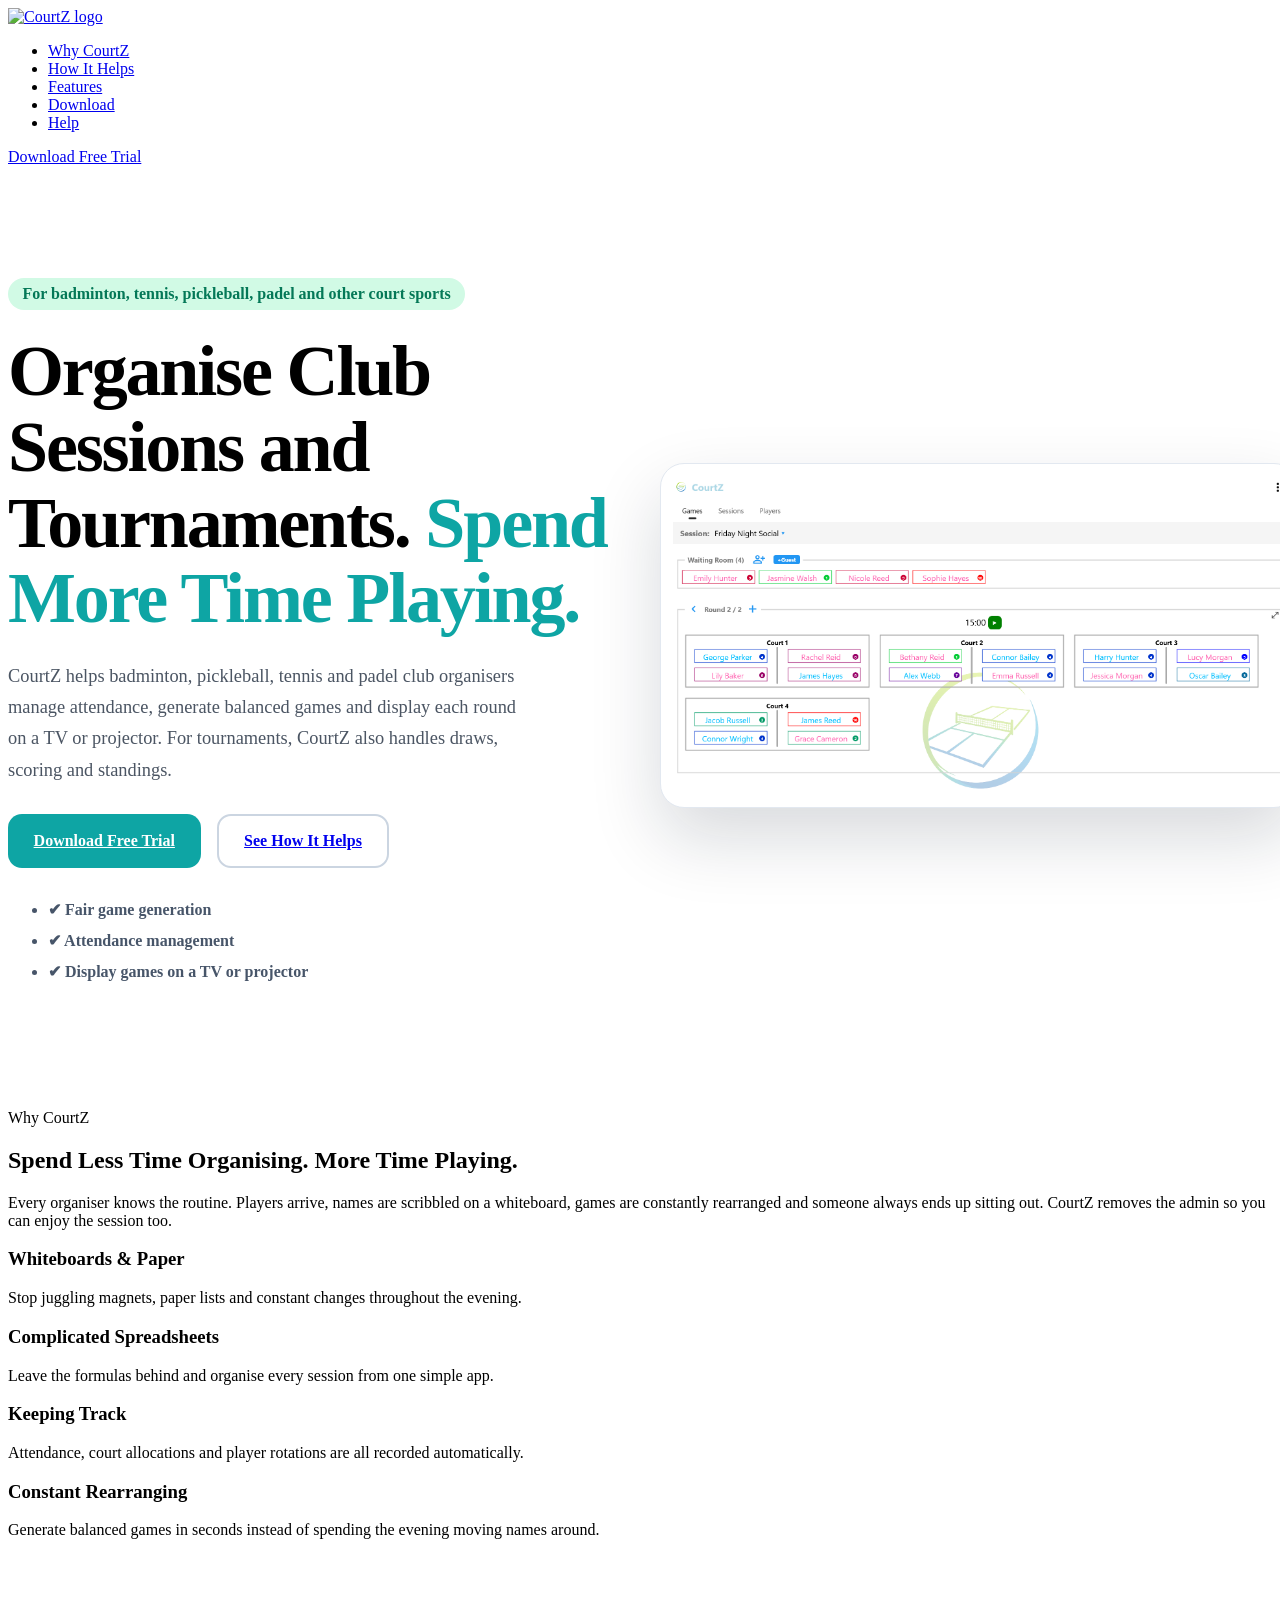
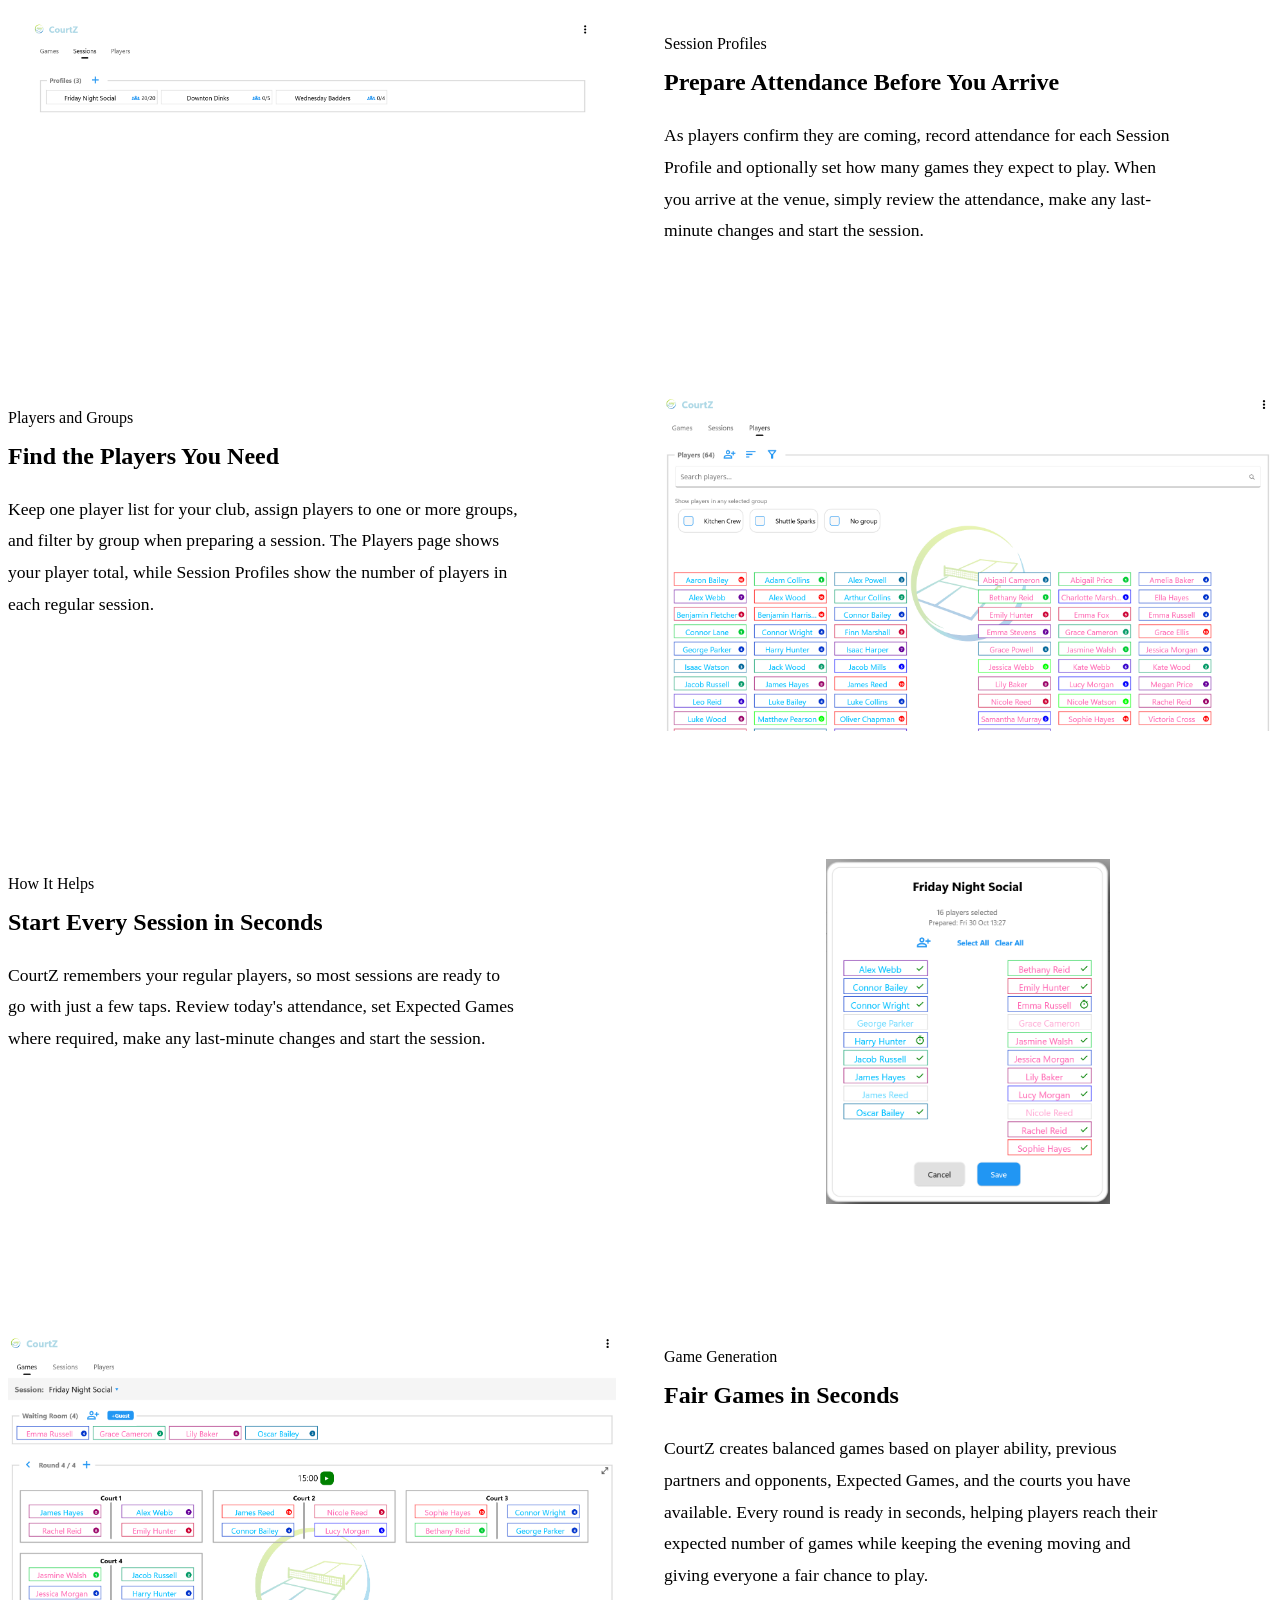
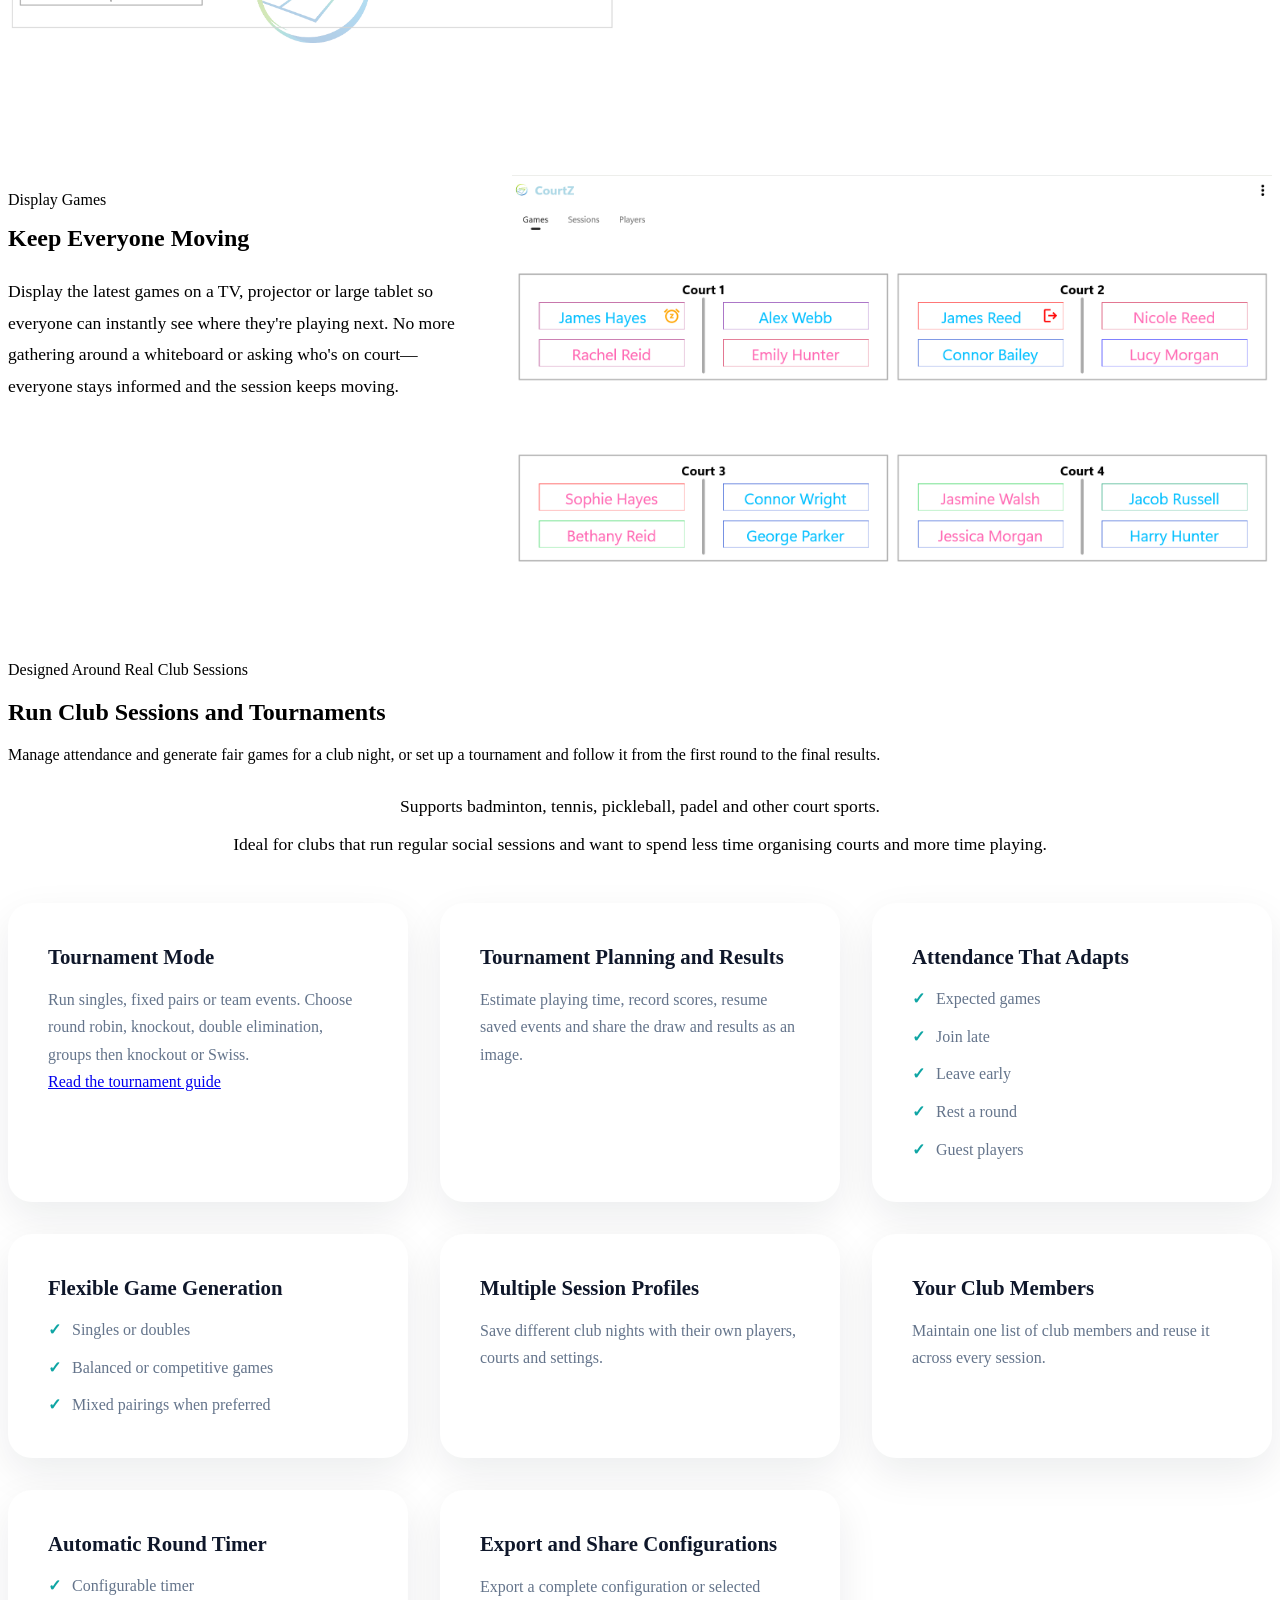
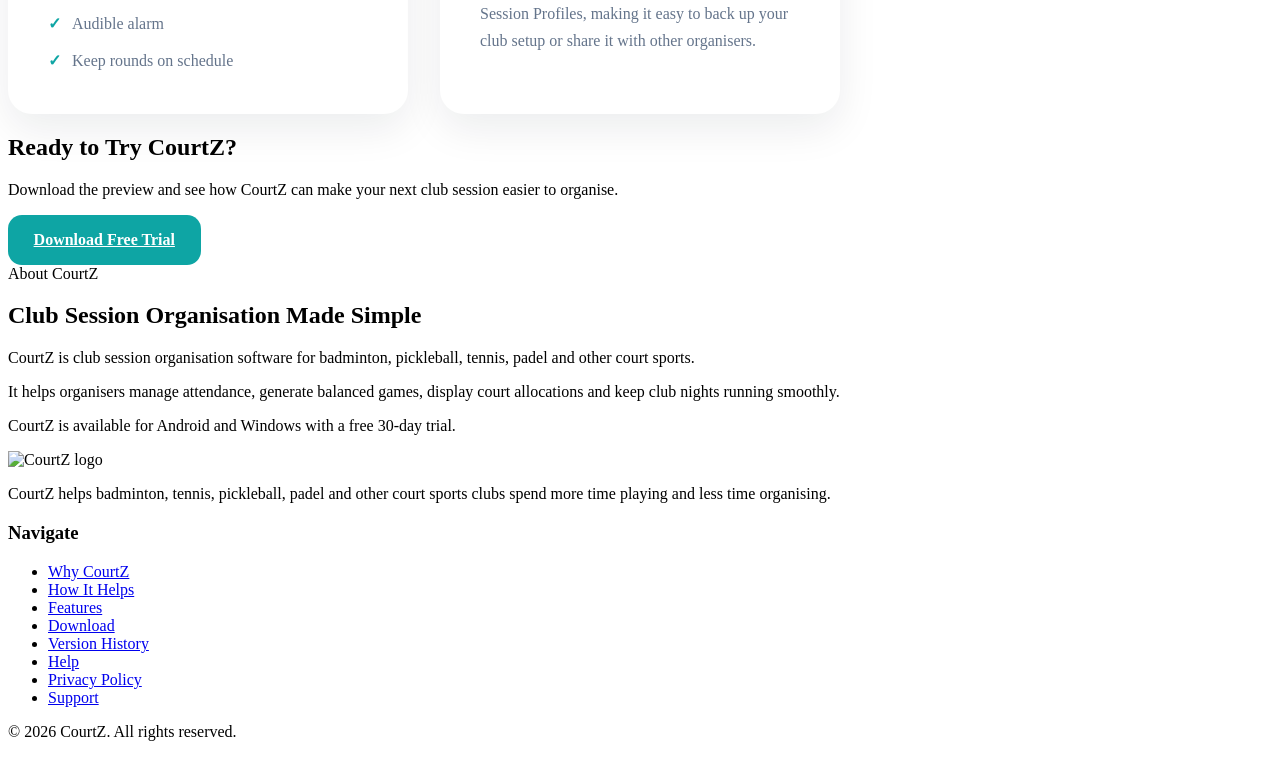
==== index.html @ ad03fcab "Publish CourtZ 4.0.0 downloads and tournament guide" ====
<!DOCTYPE html>
<html lang="en">
<head>

    <!-- Google tag (gtag.js) -->
    <script async src="https://www.googletagmanager.com/gtag/js?id=G-KZLLVSDK1K"></script>
    <script>
        window.dataLayer = window.dataLayer || [];
        function gtag() { dataLayer.push(arguments); }
        gtag('js', new Date());

        gtag('config', 'G-KZLLVSDK1K');
    </script>

    <meta charset="UTF-8">
    <meta name="viewport" content="width=device-width, initial-scale=1.0">
    <title>CourtZ | Club Session Organisation Software for Badminton, Pickleball, Tennis & Padel</title>

    <meta name="description"
          content="CourtZ helps badminton, tennis, pickleball and padel clubs organise sessions, generate fair games and manage attendance with ease.">

    <link rel="preconnect" href="https://fonts.googleapis.com">
    <link rel="preconnect" href="https://fonts.gstatic.com" crossorigin>

    <link href="https://fonts.googleapis.com/css2?family=Inter:wght@300;400;500;600;700;800&display=swap"
          rel="stylesheet">

    <link rel="icon" type="image/png" href="/favicon.png">

    <link rel="stylesheet" href="css/base.css">
    <link rel="stylesheet" href="css/header.css">
    <link rel="stylesheet" href="css/hero.css">
    <link rel="stylesheet" href="css/Problems.css">
    <link rel="stylesheet" href="css/Workflow.css">
    <link rel="stylesheet" href="css/Features.css">
    <link rel="stylesheet" href="css/Cta.css">
    <link rel="stylesheet" href="css/Footer.css">
</head>

<body>

    <header class="site-header">

        <div class="container header-inner">

            <a href="#" class="logo">
                <img src="images/courtzlogo.png"
                     alt="CourtZ logo">
            </a>

            <nav class="main-nav" aria-label="Primary navigation">
                <ul>
                    <li><a href="#problems">Why CourtZ</a></li>
                    <li><a href="#workflow">How It Helps</a></li>
                    <li><a href="#features">Features</a></li>
                    <li><a href="download.html">Download</a></li>
                    <li><a href="help/">Help</a></li>
                </ul>
            </nav>

            <a class="beta-button" href="download.html">
                Download Free Trial
            </a>

        </div>

    </header>

    <main>

        <section class="hero">

            <div class="container hero-grid">

                <div class="hero-content">

                    <span class="hero-tag">
                        For badminton, tennis, pickleball, padel and other court sports
                    </span>

                    <h1>
                        Organise Club Sessions and Tournaments.
                        <span>Spend More Time Playing.</span>
                    </h1>

                    <p class="hero-text">
                        CourtZ helps badminton, pickleball, tennis and padel club organisers
                        manage attendance, generate balanced games and display each round on
                        a TV or projector. For tournaments, CourtZ also handles draws,
                        scoring and standings.
                    </p>

                    <div class="hero-actions">

                        <a href="download.html" class="primary-button">
                            Download Free Trial
                        </a>

                        <a href="#workflow" class="secondary-button">
                            See How It Helps
                        </a>

                    </div>

                    <ul class="hero-highlights">

                        <li>✔ Fair game generation</li>

                        <li>✔ Attendance management</li>

                        <li>✔ Display games on a TV or projector</li>

                    </ul>

                </div>

                <div class="hero-image">

                    <img src="images/CourtZGamesPage.png?v=3.5.0"
                         alt="CourtZ games screen">

                </div>

            </div>

        </section>

        <section id="problems" class="section">

            <div class="container">

                <div class="section-heading">

                    <span class="section-tag">
                        Why CourtZ
                    </span>

                    <h2>
                        Spend Less Time Organising.
                        More Time Playing.
                    </h2>

                    <p>
                        Every organiser knows the routine. Players arrive, names are
                        scribbled on a whiteboard, games are constantly rearranged and
                        someone always ends up sitting out. CourtZ removes the admin so
                        you can enjoy the session too.
                    </p>

                </div>

                <div class="problem-grid">

                    <article class="problem-card">

                        <h3>Whiteboards & Paper</h3>

                        <p>
                            Stop juggling magnets, paper lists and constant changes
                            throughout the evening.
                        </p>

                    </article>

                    <article class="problem-card">

                        <h3>Complicated Spreadsheets</h3>

                        <p>
                            Leave the formulas behind and organise every session from
                            one simple app.
                        </p>

                    </article>

                    <article class="problem-card">

                        <h3>Keeping Track</h3>

                        <p>
                            Attendance, court allocations and player rotations are all
                            recorded automatically.
                        </p>

                    </article>

                    <article class="problem-card">

                        <h3>Constant Rearranging</h3>

                        <p>
                            Generate balanced games in seconds instead of spending
                            the evening moving names around.
                        </p>

                    </article>

                </div>

            </div>

        </section>

        <section class="workflow workflow-reverse">

            <div class="container workflow-layout">

                <div class="workflow-image">

                    <img class="session-profiles-screenshot"
                         src="images/SessionProfilesPage.png?v=3.5.0"
                         alt="Session Profiles showing recorded attendance">

                </div>

                <div class="workflow-text">

                    <span class="section-tag">
                        Session Profiles
                    </span>

                    <h2>
                        Prepare Attendance Before You Arrive
                    </h2>

                    <p>
                        As players confirm they are coming, record attendance for each
                        Session Profile and optionally set how many games they expect to play.
                        When you arrive at the venue, simply review the attendance, make any
                        last-minute changes and start the session.
                    </p>

                </div>

            </div>

        </section>

        <section class="workflow">

            <div class="container workflow-layout">

                <div class="workflow-text">

                    <span class="section-tag">
                        Players and Groups
                    </span>

                    <h2>
                        Find the Players You Need
                    </h2>

                    <p>
                        Keep one player list for your club, assign players to one or more
                        groups, and filter by group when preparing a session. The Players
                        page shows your player total, while Session Profiles show the number
                        of players in each regular session.
                    </p>

                </div>

                <div class="workflow-image">

                    <img class="players-groups-screenshot"
                         src="images/PlayersPageGroups.png?v=3.5.0"
                         alt="Players page showing 64 players and group filters">

                </div>

            </div>

        </section>

        <section id="workflow" class="workflow">

            <div class="container workflow-layout">

                <div class="workflow-text">

                    <span class="section-tag">
                        How It Helps
                    </span>

                    <h2>
                        Start Every Session in Seconds
                    </h2>

                    <p>
                        CourtZ remembers your regular players, so most sessions are
                        ready to go with just a few taps. Review today's attendance,
                        set Expected Games where required, make any last-minute changes
                        and start the session.
                    </p>

                </div>

                <div class="workflow-image">

                    <img class="attendance-screenshot"
                         src="images/Attendance.png"
                         alt="CourtZ attendance screen showing players ready for tonight's session">

                </div>

            </div>

        </section>


        <section class="workflow workflow-reverse">

            <div class="container workflow-layout">

                <div class="workflow-image">

                    <img class="match-generation-screenshot"
                         src="images/MatchGeneration.png"
                         alt="CourtZ automatically generates balanced games">

                </div>

                <div class="workflow-text">

                    <span class="section-tag">
                        Game Generation
                    </span>

                    <h2>
                        Fair Games in Seconds
                    </h2>

                    <p>
                        CourtZ creates balanced games based on player ability, previous
                        partners and opponents, Expected Games, and the courts you have
                        available. Every round is ready in seconds, helping players reach
                        their expected number of games while keeping the evening moving
                        and giving everyone a fair chance to play.
                    </p>

                </div>

            </div>

        </section>

        <section class="workflow">

            <div class="container workflow-layout">

                <div class="workflow-text">

                    <span class="section-tag">
                        Display Games
                    </span>

                    <h2>
                        Keep Everyone Moving
                    </h2>

                    <p>
                        Display the latest games on a TV, projector or large tablet
                        so everyone can instantly see where they're playing next.
                        No more gathering around a whiteboard or asking who's on court—
                        everyone stays informed and the session keeps moving.
                    </p>

                </div>

                <div class="workflow-image">

                    <img class="display-mode-screenshot"
                         src="images/DisplayMode.png"
                         alt="CourtZ displaying games on a large screen">

                </div>

            </div>

        </section>

        <section id="features" class="section">

            <div class="container">

                <div class="section-heading">

                    <span class="section-tag">
                        Designed Around Real Club Sessions
                    </span>

                    <h2>
                        Run Club Sessions and Tournaments
                    </h2>

                    <p>
                        Manage attendance and generate fair games for a club night, or set up
                        a tournament and follow it from the first round to the final results.
                    </p>

                </div>

                <div class="supported-sports">

                    <p>
                        Supports badminton, tennis, pickleball, padel and other court sports.
                    </p>

                    <p>
                        Ideal for clubs that run regular social sessions and want to spend less
                        time organising courts and more time playing.
                    </p>

                </div>

                <div class="feature-grid">

                    <article class="feature-card">
                        <h3>Tournament Mode</h3>
                        <p>Run singles, fixed pairs or team events. Choose round robin, knockout,
                            double elimination, groups then knockout or Swiss.</p>
                        <p><a href="help/index.html?page=12-tournaments">Read the tournament guide</a></p>
                    </article>

                    <article class="feature-card">
                        <h3>Tournament Planning and Results</h3>
                        <p>Estimate playing time, record scores, resume saved events and share
                            the draw and results as an image.</p>
                    </article>

                    <article class="feature-card">

                        <h3>Attendance That Adapts</h3>

                        <ul class="feature-list">
                            <li>Expected games</li>
                            <li>Join late</li>
                            <li>Leave early</li>
                            <li>Rest a round</li>
                            <li>Guest players</li>
                        </ul>

                    </article>

                    <article class="feature-card">

                        <h3>Flexible Game Generation</h3>

                        <ul class="feature-list">
                            <li>Singles or doubles</li>
                            <li>Balanced or competitive games</li>
                            <li>Mixed pairings when preferred</li>
                        </ul>

                    </article>

                    <article class="feature-card">

                        <h3>Multiple Session Profiles</h3>

                        <p>
                            Save different club nights with their own players, courts
                            and settings.
                        </p>

                    </article>

                    <article class="feature-card">

                        <h3>Your Club Members</h3>

                        <p>
                            Maintain one list of club members and reuse it across every
                            session.
                        </p>

                    </article>

                    <article class="feature-card">

                        <h3>Automatic Round Timer</h3>

                        <ul class="feature-list">
                            <li>Configurable timer</li>
                            <li>Audible alarm</li>
                            <li>Keep rounds on schedule</li>
                        </ul>

                    </article>

                    <article class="feature-card">

                        <h3>Export and Share Configurations</h3>

                        <p>
                            Export a complete configuration or selected Session Profiles,
                            making it easy to back up your club setup or share it with
                            other organisers.
                        </p>

                    </article>

                </div>

            </div>

        </section>


        <section class="cta-banner">

            <div class="container">

                <div class="cta-panel">

                    <div class="cta-content">

                        <h2>
                            Ready to Try CourtZ?
                        </h2>

                        <p>
                            Download the preview and see how CourtZ can make your next
                            club session easier to organise.
                        </p>

                        <a href="download.html" class="primary-button">
                            Download Free Trial
                        </a>

                    </div>

                </div>
            </div>

        </section>

        <section class="section">

            <div class="container">

                <div class="section-heading">

                    <span class="section-tag">
                        About CourtZ
                    </span>

                    <h2>
                        Club Session Organisation Made Simple
                    </h2>

                    <p>
                        CourtZ is club session organisation software for badminton,
                        pickleball, tennis, padel and other court sports.
                    </p>

                    <p>
                        It helps organisers manage attendance, generate balanced games,
                        display court allocations and keep club nights running smoothly.
                    </p>

                    <p>
                        CourtZ is available for Android and Windows with a free
                        30-day trial.
                    </p>

                </div>

            </div>

        </section>
    </main>

    <footer class="site-footer">

        <div class="container footer-layout">

            <div class="footer-brand">

                <img src="images/courtzlogo.png"
                     alt="CourtZ logo">

                <p>
                    CourtZ helps badminton, tennis, pickleball, padel and other
                    court sports clubs spend more time playing and less time
                    organising.
                </p>

            </div>

            <div class="footer-links">

                <h3>Navigate</h3>

                <ul>
                    <li><a href="#problems">Why CourtZ</a></li>
                    <li><a href="#workflow">How It Helps</a></li>
                    <li><a href="#features">Features</a></li>
                    <li><a href="download.html">Download</a></li>
                    <li><a href="version-history.html">Version History</a></li>
                    <li><a href="help/">Help</a></li>
                    <li><a href="privacy-policy.html">Privacy Policy</a></li>
                    <li><a href="mailto:support@courtzapp.co.uk">Support</a></li>
                </ul>

            </div>

        </div>

        <div class="footer-bottom">

            <div class="container">

                <p>
                    © 2026 CourtZ. All rights reserved.
                </p>

            </div>

        </div>

    </footer>

</body>
</html>
---- css/hero.css ----
/* ==========================================================
   Hero
   ========================================================== */

.hero{
    padding:7rem 0;
}

.hero-grid{
    display:grid;
    grid-template-columns:1fr 1fr;
    gap:2.5rem;
    align-items:center;
}

.hero-tag{
    display:inline-block;
    background:#d1fae5;
    color:#047857;
    font-weight:700;
    padding:.45rem .9rem;
    border-radius:999px;
    margin-bottom:1.5rem;
}

.hero h1{
    margin:0;
    font-size:clamp(3rem,6vw,4.5rem);
    line-height:1.05;
    letter-spacing:-0.03em;
    margin-bottom:1.5rem;
    font-weight:800;
}

.hero h1 span{
    color:#0ea5a4;
}

.hero-text{
    margin:1.25rem 0 1.75rem;
    max-width:32rem;
    font-size:1.15rem;
    line-height:1.7;
    color:#4b5563;
}

.hero-actions{
    display:flex;
    gap:1rem;
    flex-wrap:wrap;
    margin-bottom:2rem;
}

.primary-button,
.secondary-button{
    display:inline-flex;
    align-items:center;
    justify-content:center;
    padding:1rem 1.6rem;
    border-radius:14px;
    font-weight:700;
    transition:.25s;
}

.primary-button{
    background:#0ea5a4;
    color:white;
}

.primary-button:hover{
    background:#0284c7;
}

.secondary-button{
    border:2px solid #cbd5e1;
    background:white;
}

.secondary-button:hover{
    border-color:#0ea5a4;
}

.hero-highlights{
    display:grid;
    gap:.75rem;
    color:#475569;
    font-weight:600;
}

.hero-image img{
    width:100%;
    padding:.75rem;
    background:#ffffff;
    border:1px solid #e2e8f0;
    border-radius:24px;
    box-shadow:0 30px 70px rgba(15,23,42,.16);
}

@media (max-width:900px){

    .hero-grid{
        grid-template-columns:1fr;
        text-align:center;
    }

    .hero-actions{
        justify-content:center;
    }

    .hero-highlights{
        justify-items:center;
    }

    .hero h1{
        font-size:2.5rem;
    }

}
---- css/Workflow.css ----
/* ==========================
   Workflow Section
   ========================== */

.workflow {
    padding: 4rem 0;
}

.workflow-layout {
    display: grid;
    grid-template-columns: 1fr 1fr;
    gap: 3rem;
    align-items: start;
}

.workflow-reverse .workflow-layout {
    grid-template-columns: 1fr 1fr;
}

.workflow-reverse .workflow-image {
    order: 1;
}

.workflow-reverse .workflow-text {
    order: 2;
}

.workflow-text {
    padding-top: 1rem;
}

.workflow-text h2 {
    margin: 1rem 0 1.5rem;
}

.workflow-text p {
    max-width: 32rem;
    font-size: 1.1rem;
    line-height: 1.8;
    color: var(--text-light);
}

.workflow-image {
    display: flex;
    justify-content: center;
    align-items: flex-start;
}

.workflow-image img {
    display: block;
    height: auto;
    margin: 0 auto;
}

.workflow img[src*="DisplayMode"] {
    max-width: 760px;
}

@media (max-width: 900px) {

    .workflow-layout,
    .workflow-reverse .workflow-layout {
        grid-template-columns: 1fr;
        gap: 2rem;
    }

    .workflow-image {
        order: 1;
    }

    .workflow-text {
        order: 2;
        padding-top: 0;
    }
}


.session-profiles-screenshot {
    width: 560px;
    max-width: 100%;
    height: auto;
}

.players-groups-screenshot {
    width: 620px;
    max-width: 100%;
    height: auto;
}

.attendance-screenshot {
    width: 284px;
    max-width: 100%;
    height: auto;
}

.match-generation-screenshot {
    width: 941px;
    max-width: 100%;
    height: auto;
}

.display-mode-screenshot {
    width: 944px;
    max-width: 100%;
    height: auto;
}
---- css/Features.css ----
/* ==========================================================
   Organiser Features
   ========================================================== */

.supported-sports {
    text-align: center;
    margin: 2rem auto 3rem;
    font-size: 1.1rem;
    color: var(--text-secondary);
}

.supported-sports strong {
    color: var(--text-primary);
    margin-right: 0.5rem;
}

.supported-sports span {
    margin: 0 0.6rem;
    color: var(--border-color);
}
.feature-grid{
    display:grid;
    grid-template-columns:repeat(auto-fit,minmax(340px,1fr));
    gap:2rem;
}

.feature-card{
    background:#fff;
    padding:2.5rem;
    border-radius:24px;
    box-shadow:0 15px 40px rgba(15,23,42,.08);

    display:flex;
    flex-direction:column;
}

.feature-card:hover{
    transform:translateY(-6px);
    box-shadow:0 24px 50px rgba(15,23,42,.12);
}

.feature-card h3{
    margin:0 0 1rem;
    font-size:1.3rem;
    line-height:1.3;
    color:#0f172a;
}

.feature-card p{
    margin:0;
    color:#64748b;
    line-height:1.7;
}

.feature-list{
    margin:0;
    padding:0;
    list-style:none;
}

.feature-list li{
    position:relative;
    padding-left:1.5rem;
    margin-bottom:.75rem;
    color:#64748b;
    line-height:1.6;
}

.feature-list li:last-child{
    margin-bottom:0;
}

.feature-list li::before{
    content:"✓";
    position:absolute;
    left:0;
    color:#0ea5a4;
    font-weight:700;
}

@media (max-width:900px){

    .feature-grid{
        grid-template-columns:1fr;
    }

}
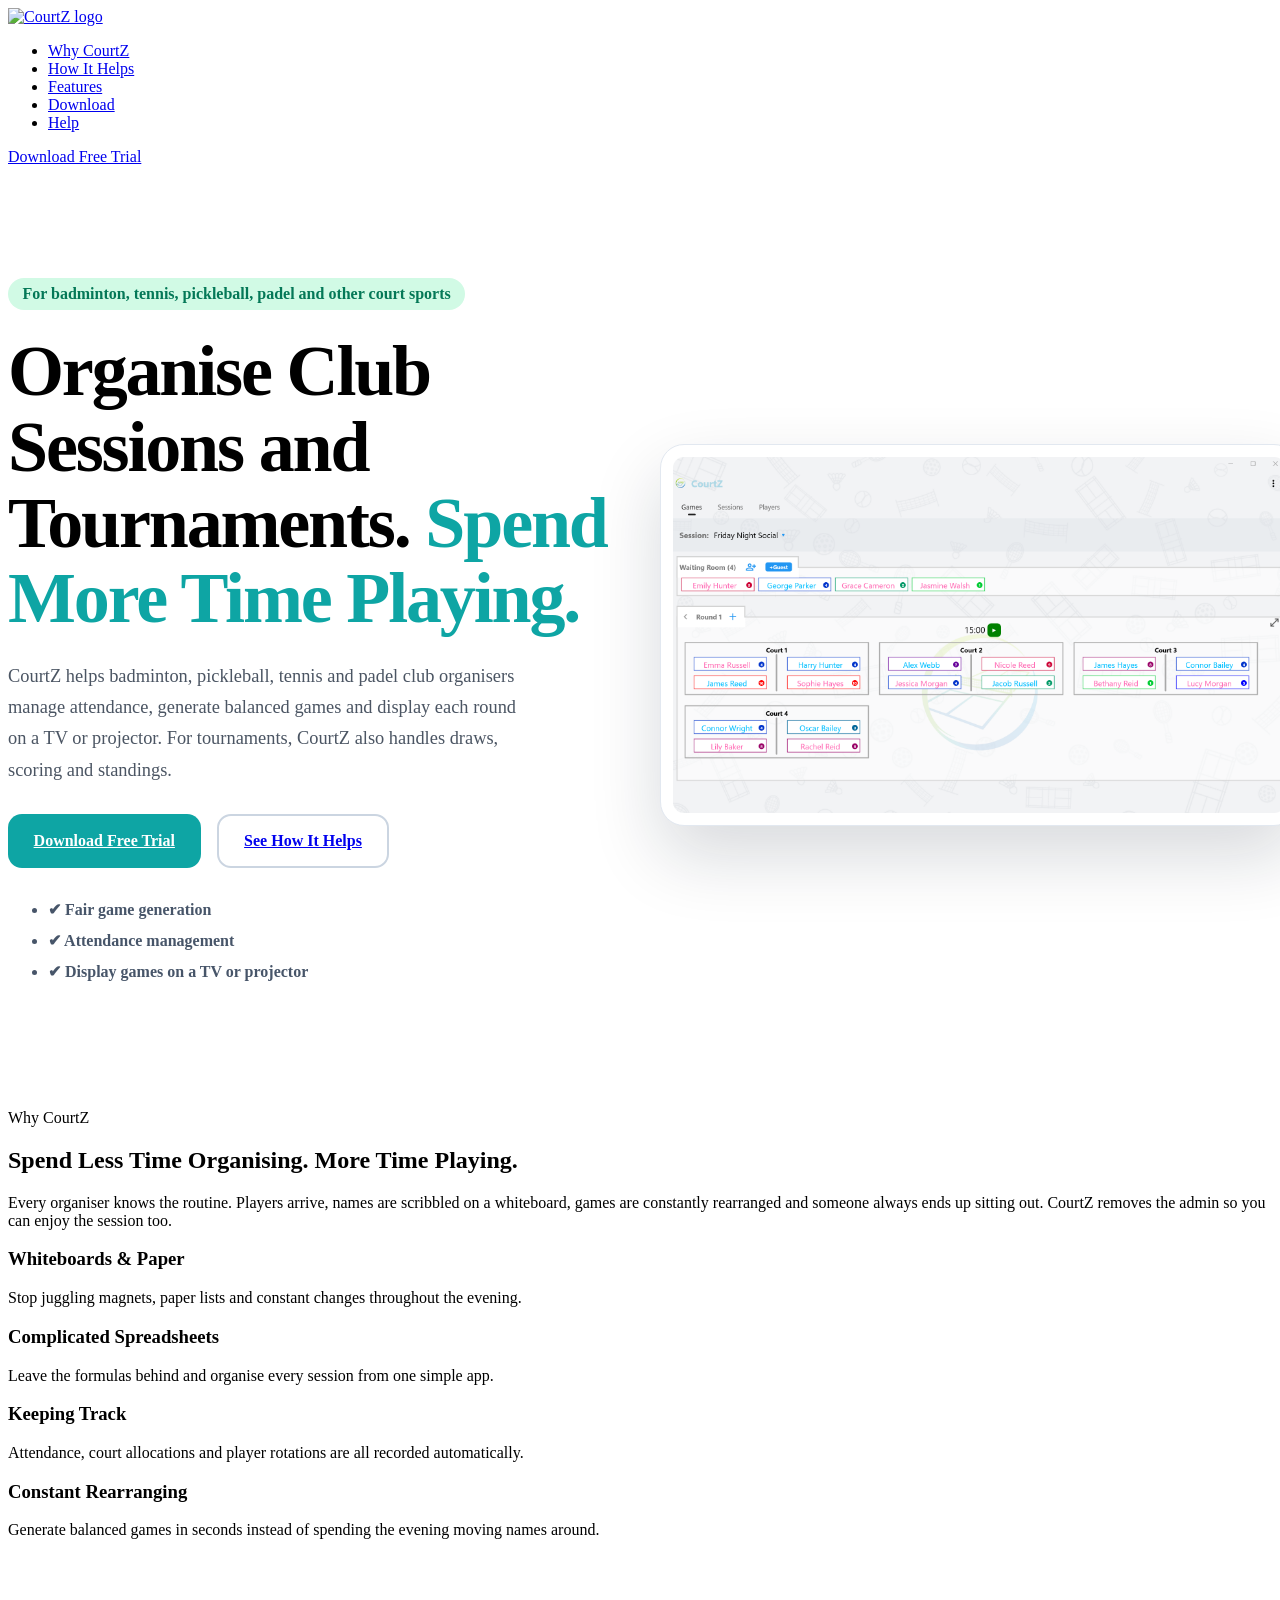
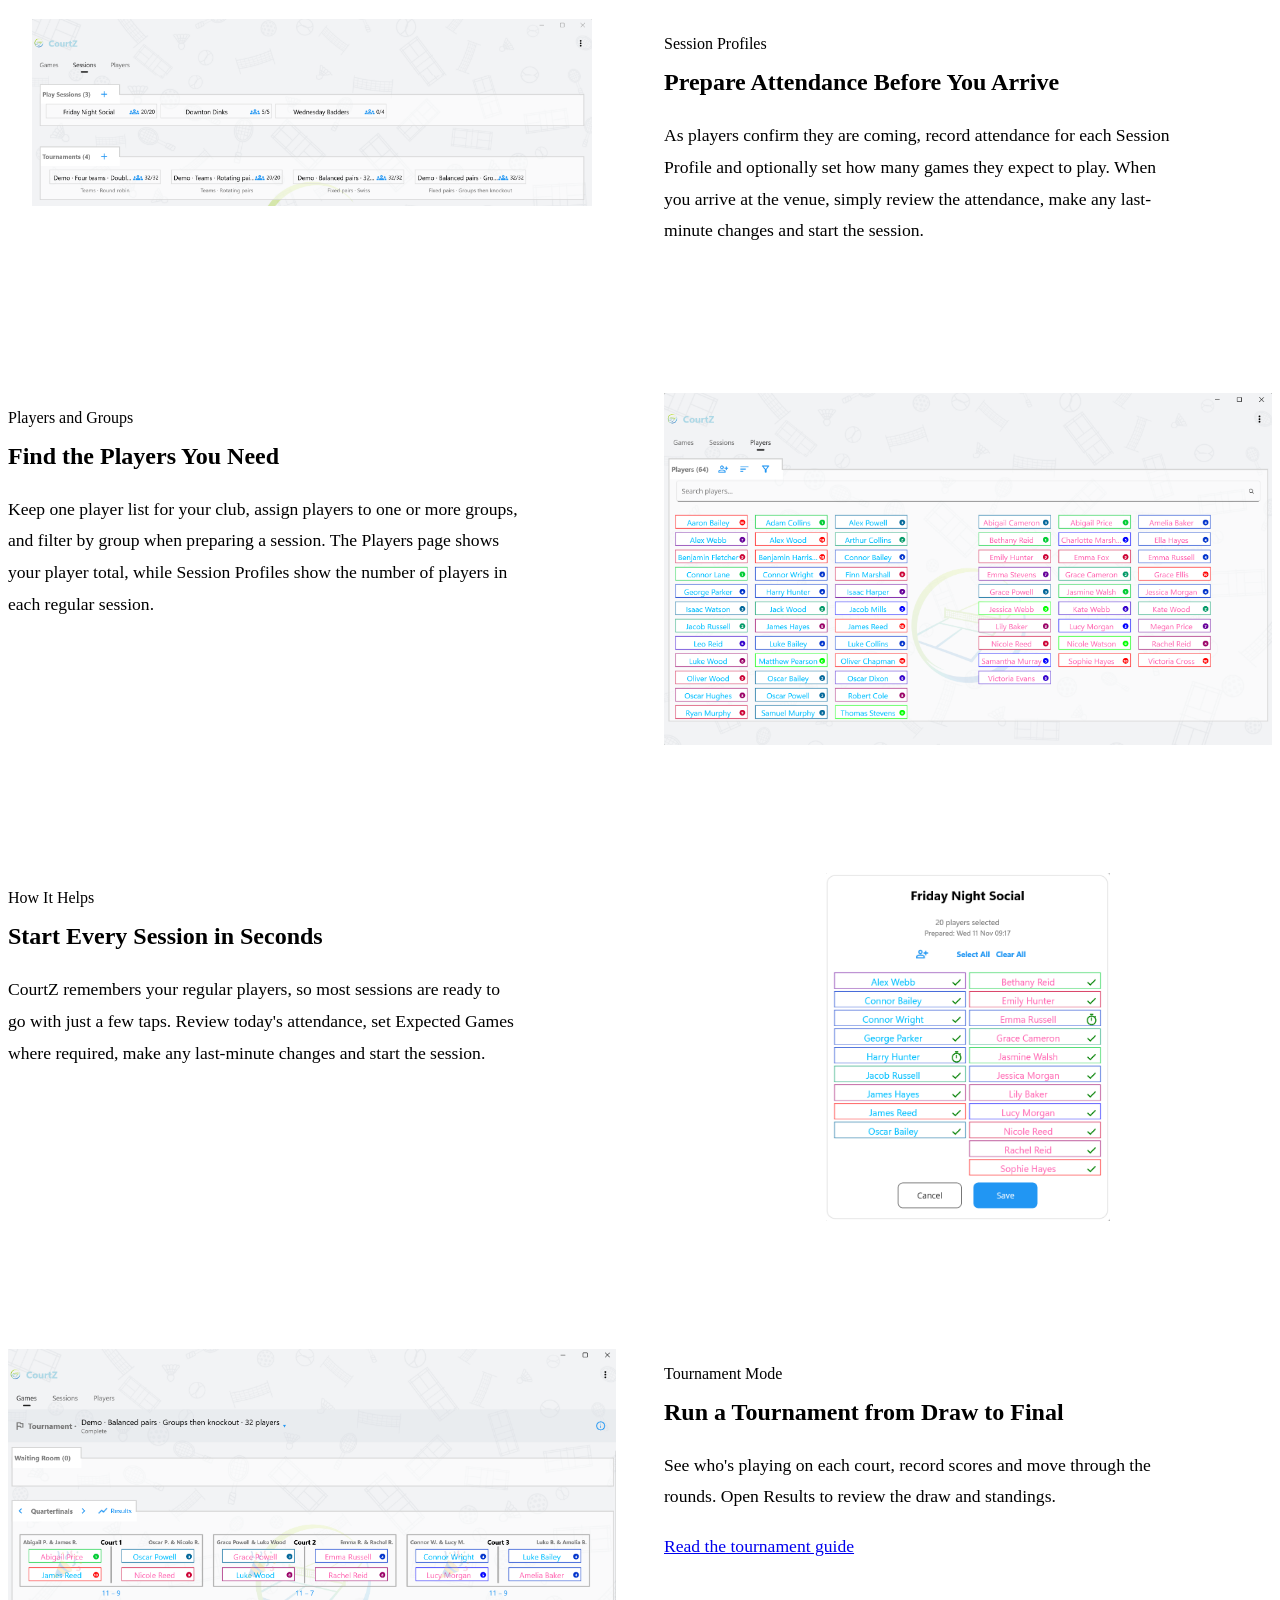
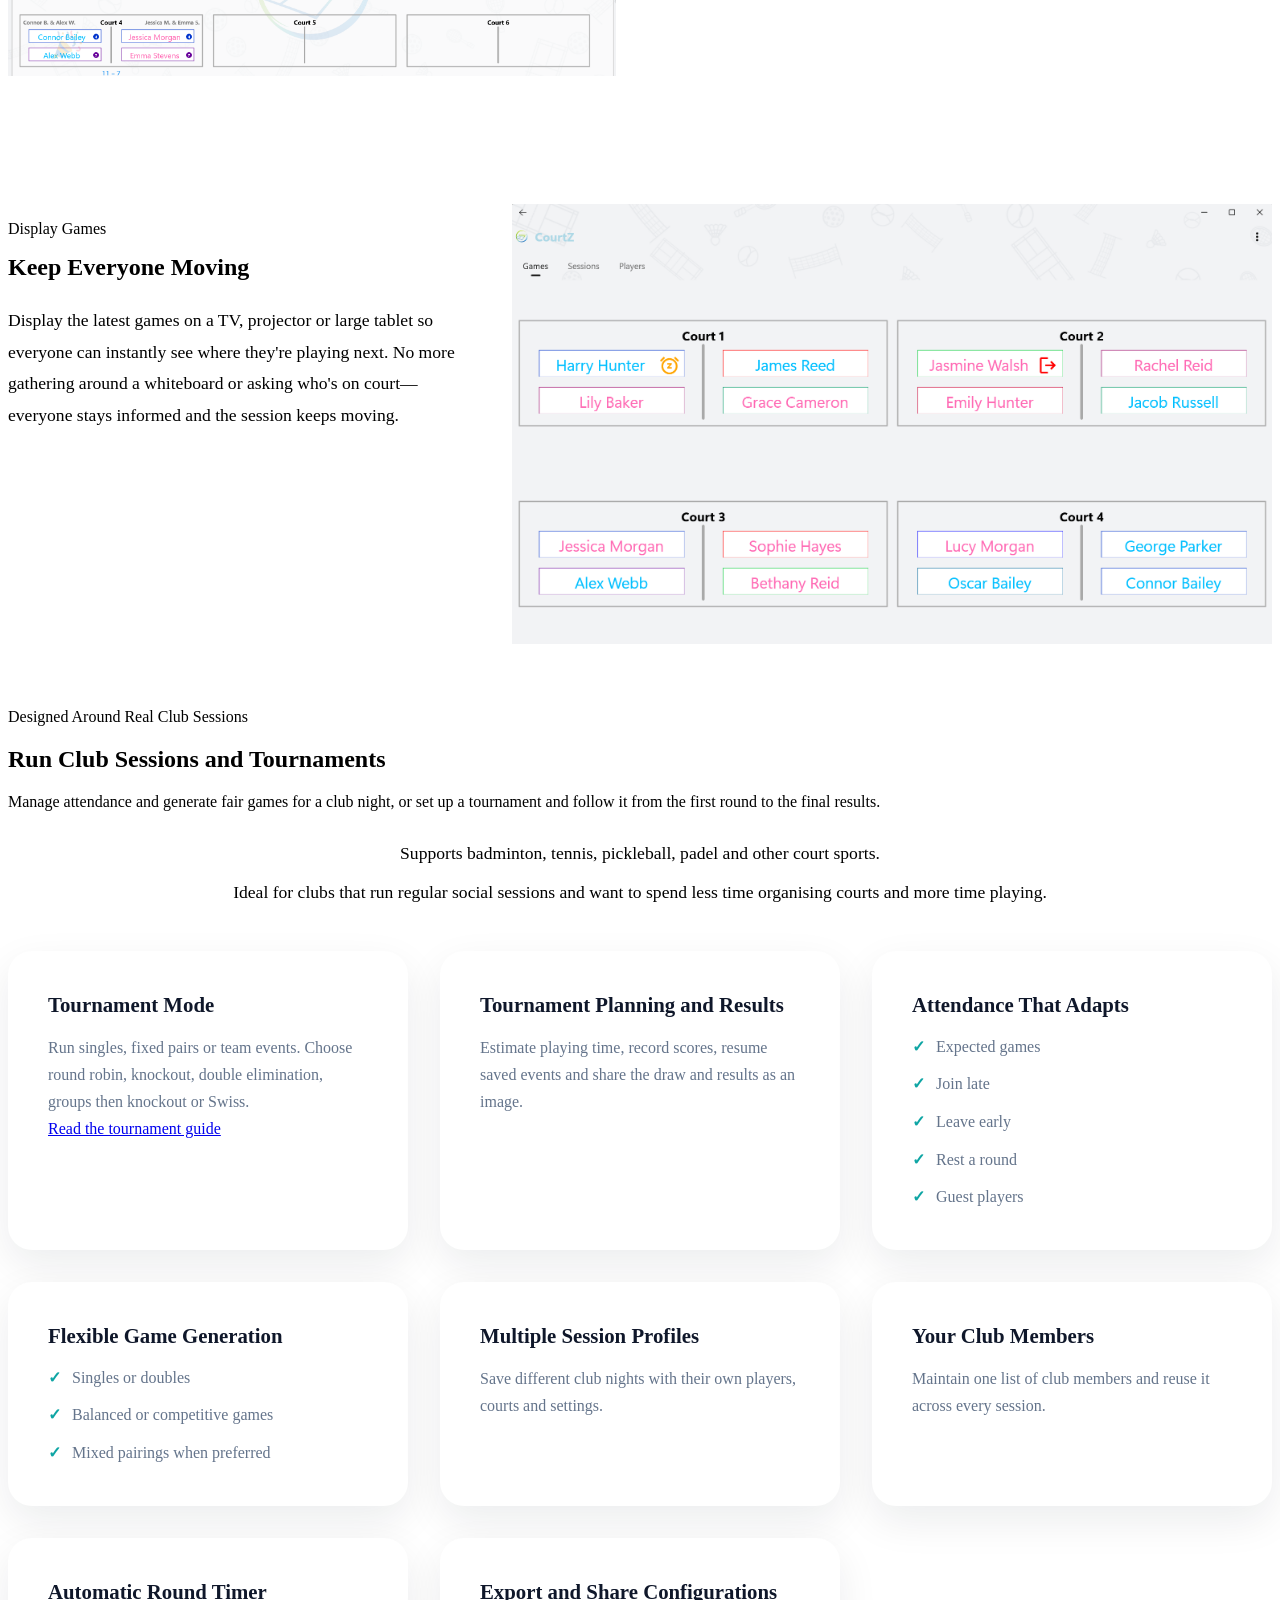
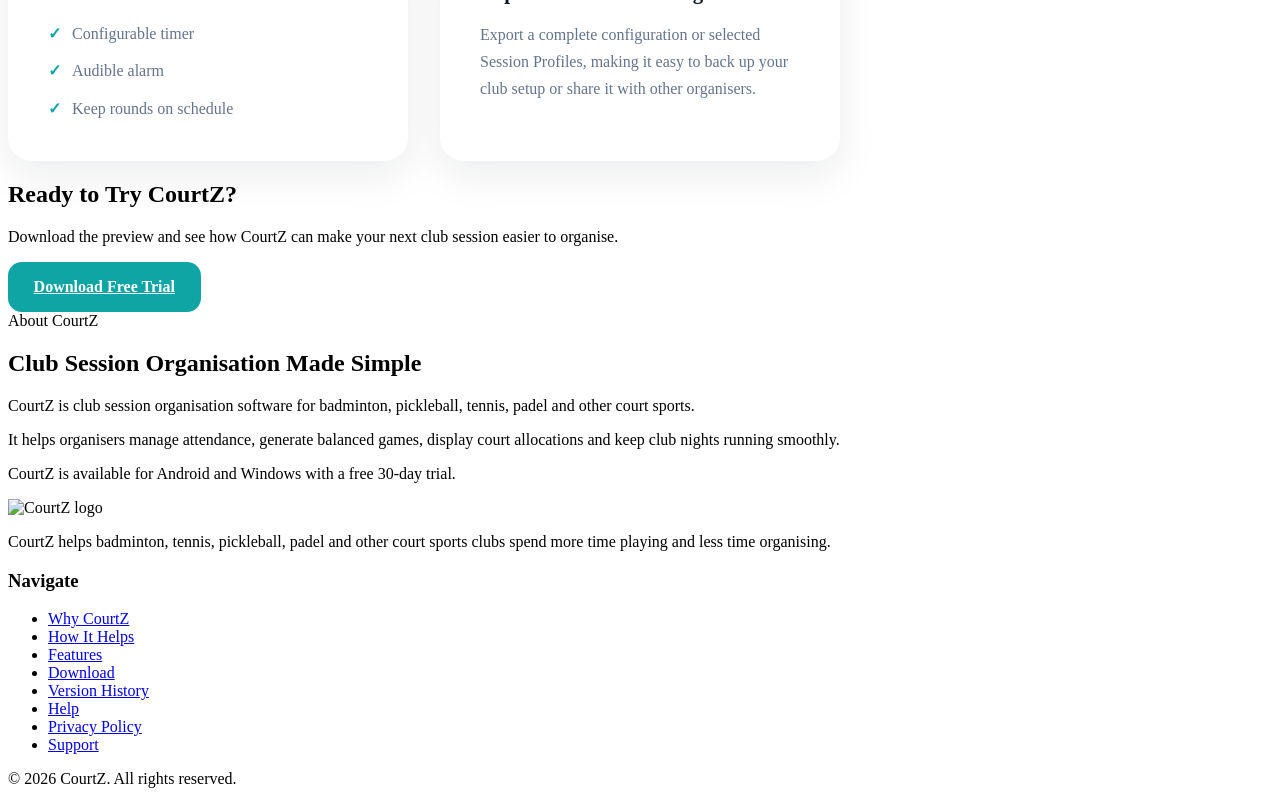
==== commit 9f596536: "Refresh CourtZ 4.0.0 website screenshots" ====
--- a/index.html
+++ b/index.html
@@ -116,7 +116,7 @@
 
                 <div class="hero-image">
 
-                    <img src="images/CourtZGamesPage.png?v=3.5.0"
+                    <img src="images/CourtZGamesPage.png?v=4.0.0"
                          alt="CourtZ games screen">
 
                 </div>
@@ -208,7 +208,7 @@
                 <div class="workflow-image">
 
                     <img class="session-profiles-screenshot"
-                         src="images/SessionProfilesPage.png?v=3.5.0"
+                         src="images/SessionProfilesPage.png?v=4.0.0"
                          alt="Session Profiles showing recorded attendance">
 
                 </div>
@@ -262,7 +262,7 @@
                 <div class="workflow-image">
 
                     <img class="players-groups-screenshot"
-                         src="images/PlayersPageGroups.png?v=3.5.0"
+                         src="images/PlayersPageGroups.png?v=4.0.0"
                          alt="Players page showing 64 players and group filters">
 
                 </div>
@@ -297,7 +297,7 @@
                 <div class="workflow-image">
 
                     <img class="attendance-screenshot"
-                         src="images/Attendance.png"
+                         src="images/Attendance.png?v=4.0.0"
                          alt="CourtZ attendance screen showing players ready for tonight's session">
 
                 </div>
@@ -314,28 +314,26 @@
                 <div class="workflow-image">
 
                     <img class="match-generation-screenshot"
-                         src="images/MatchGeneration.png"
-                         alt="CourtZ automatically generates balanced games">
+                         src="images/TournamentRound.png"
+                         alt="CourtZ tournament quarterfinals with court scores and the Results button">
 
                 </div>
 
                 <div class="workflow-text">
 
                     <span class="section-tag">
-                        Game Generation
-                    </span>
-
-                    <h2>
-                        Fair Games in Seconds
-                    </h2>
-
-                    <p>
-                        CourtZ creates balanced games based on player ability, previous
-                        partners and opponents, Expected Games, and the courts you have
-                        available. Every round is ready in seconds, helping players reach
-                        their expected number of games while keeping the evening moving
-                        and giving everyone a fair chance to play.
-                    </p>
+                        Tournament Mode
+                    </span>
+
+                    <h2>
+                        Run a Tournament from Draw to Final
+                    </h2>
+
+                    <p>
+                        See who's playing on each court, record scores and move through
+                        the rounds. Open Results to review the draw and standings.
+                    </p>
+                    <p><a href="help/index.html?page=12-tournaments">Read the tournament guide</a></p>
 
                 </div>
 
@@ -369,7 +367,7 @@
                 <div class="workflow-image">
 
                     <img class="display-mode-screenshot"
-                         src="images/DisplayMode.png"
+                         src="images/DisplayMode.png?v=4.0.0"
                          alt="CourtZ displaying games on a large screen">
 
                 </div>
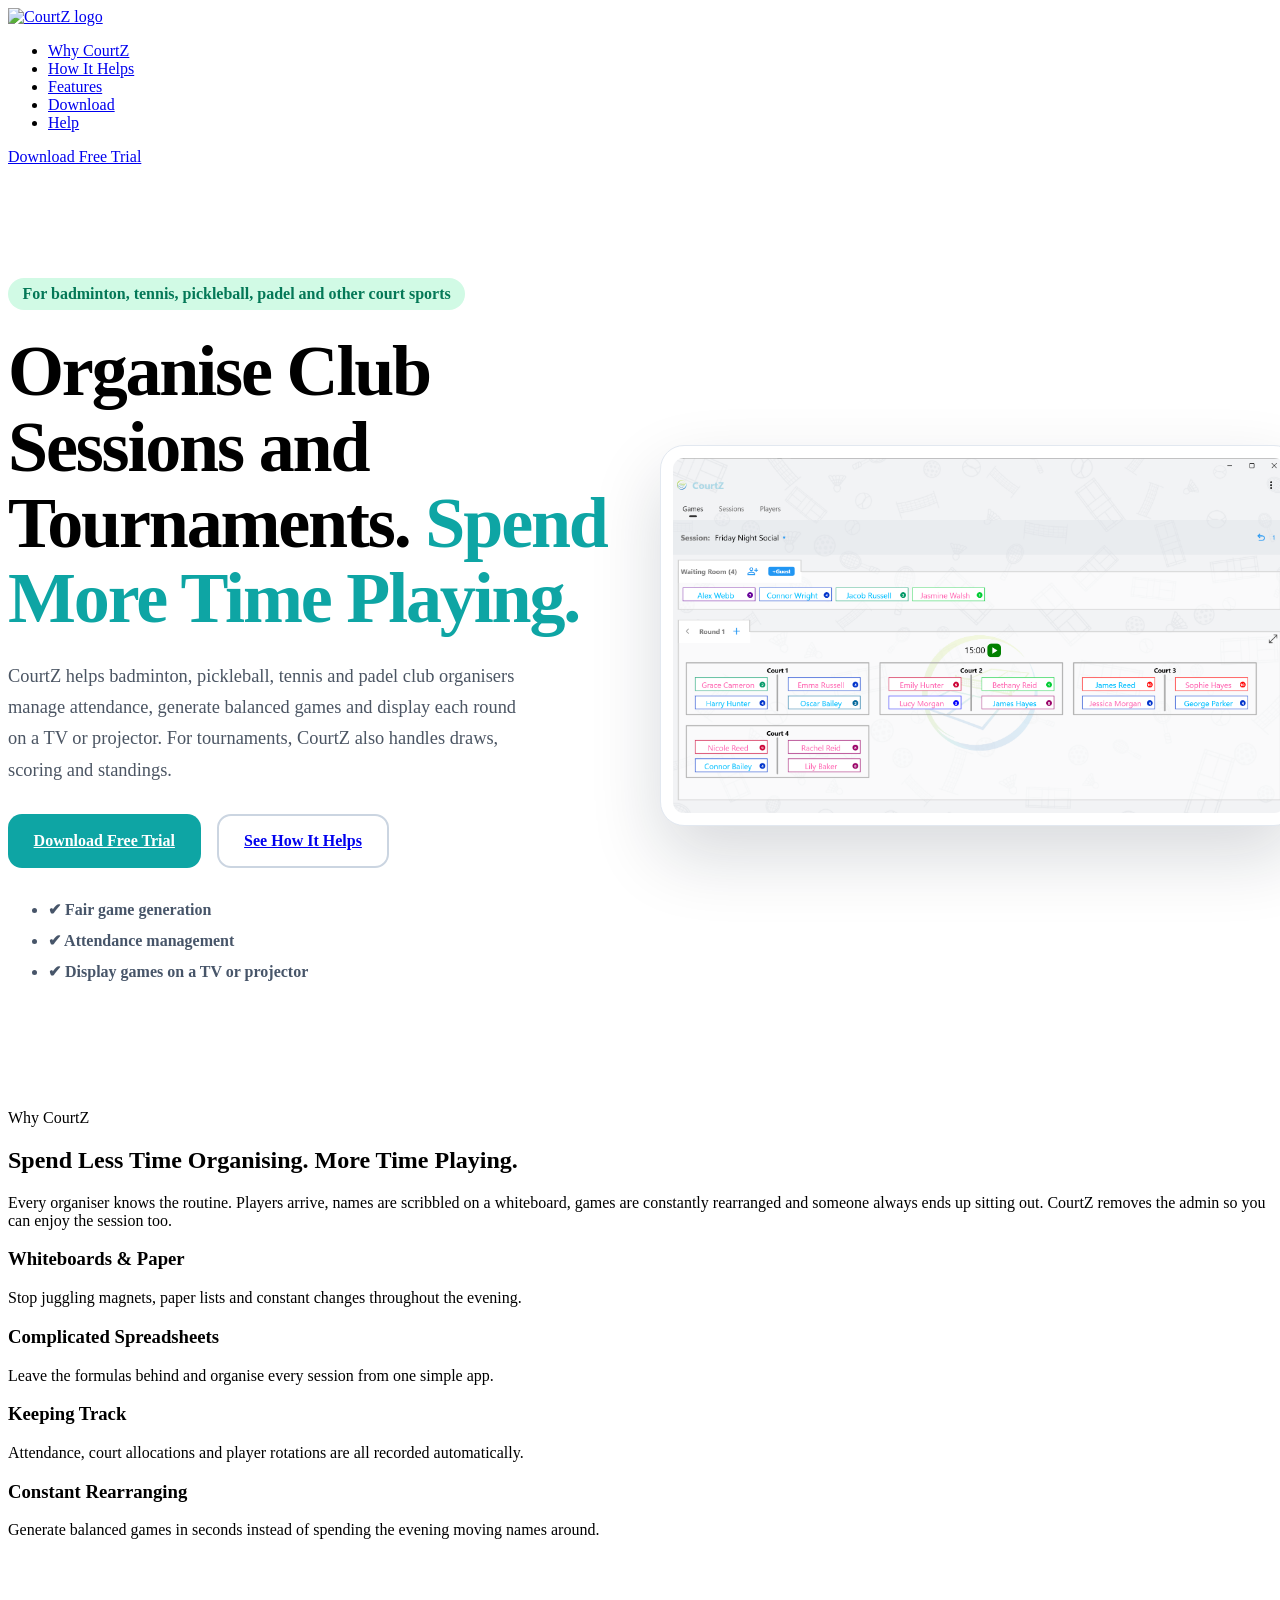
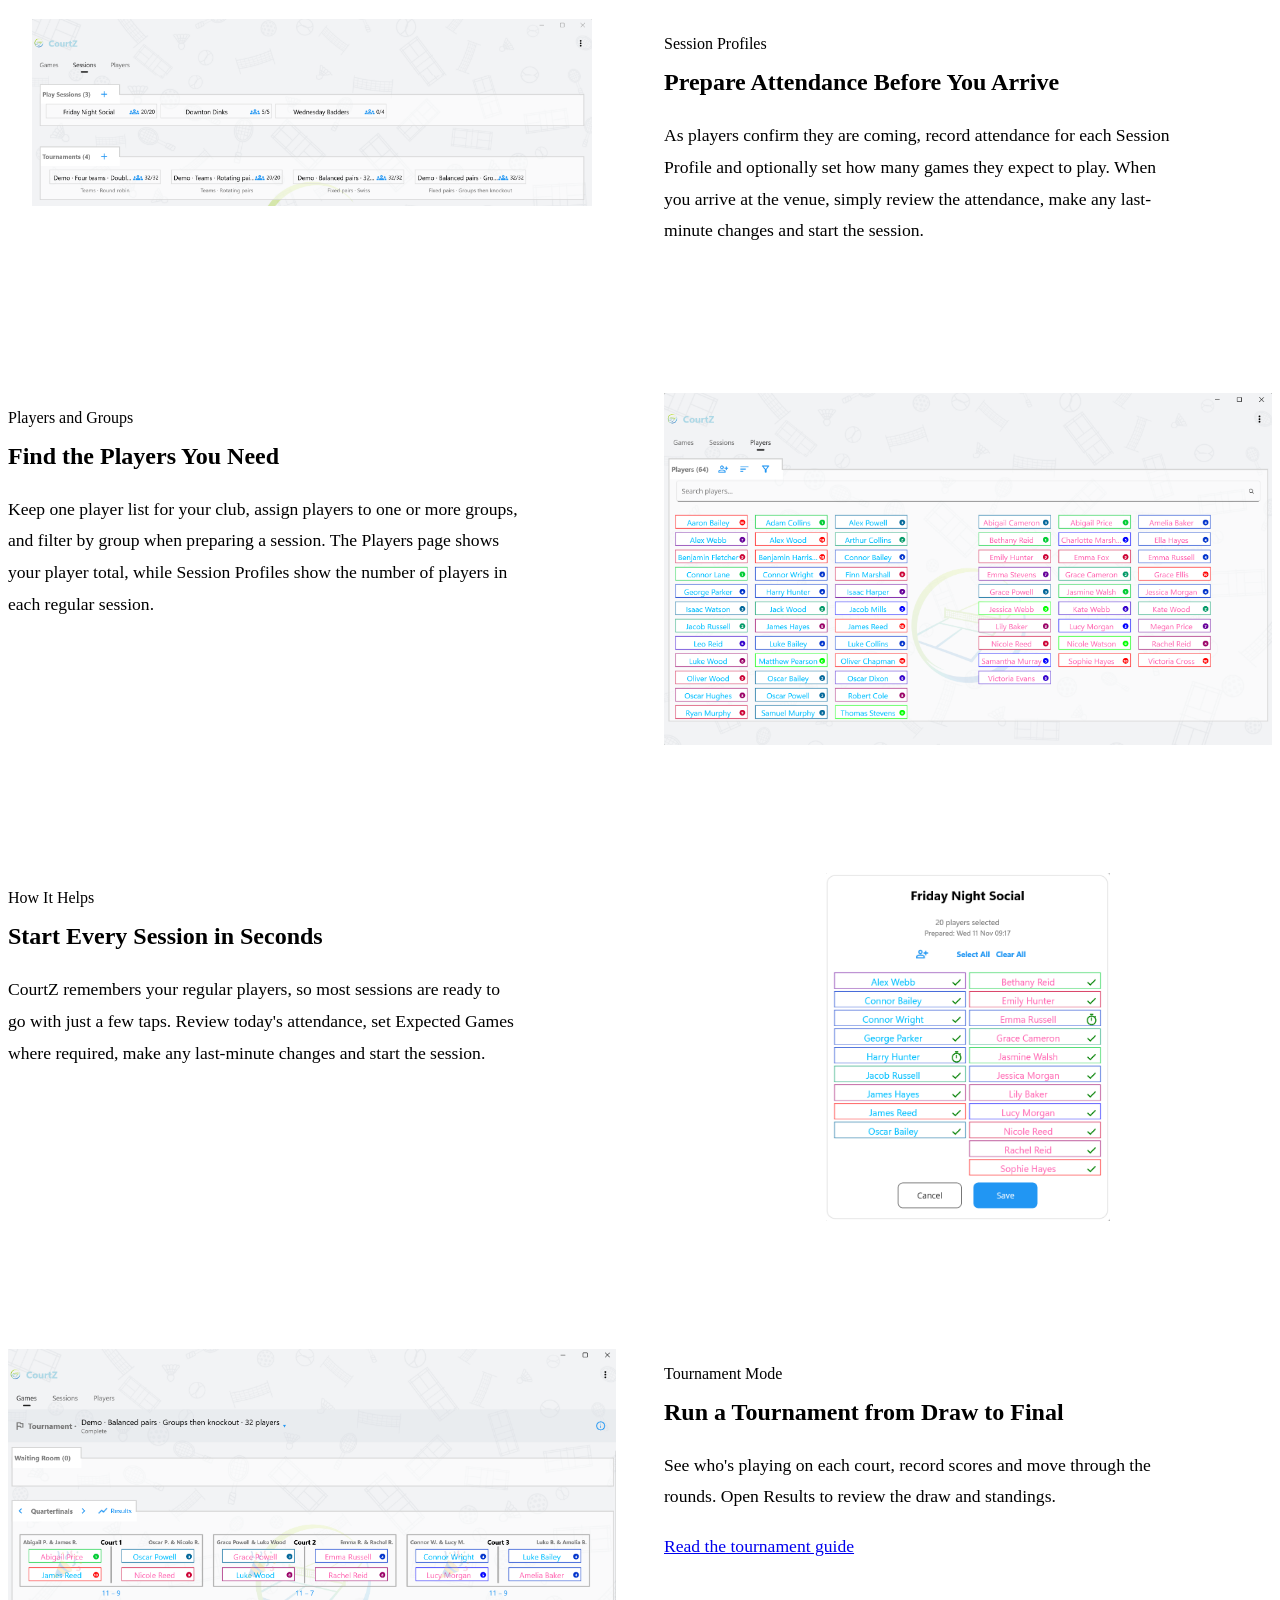
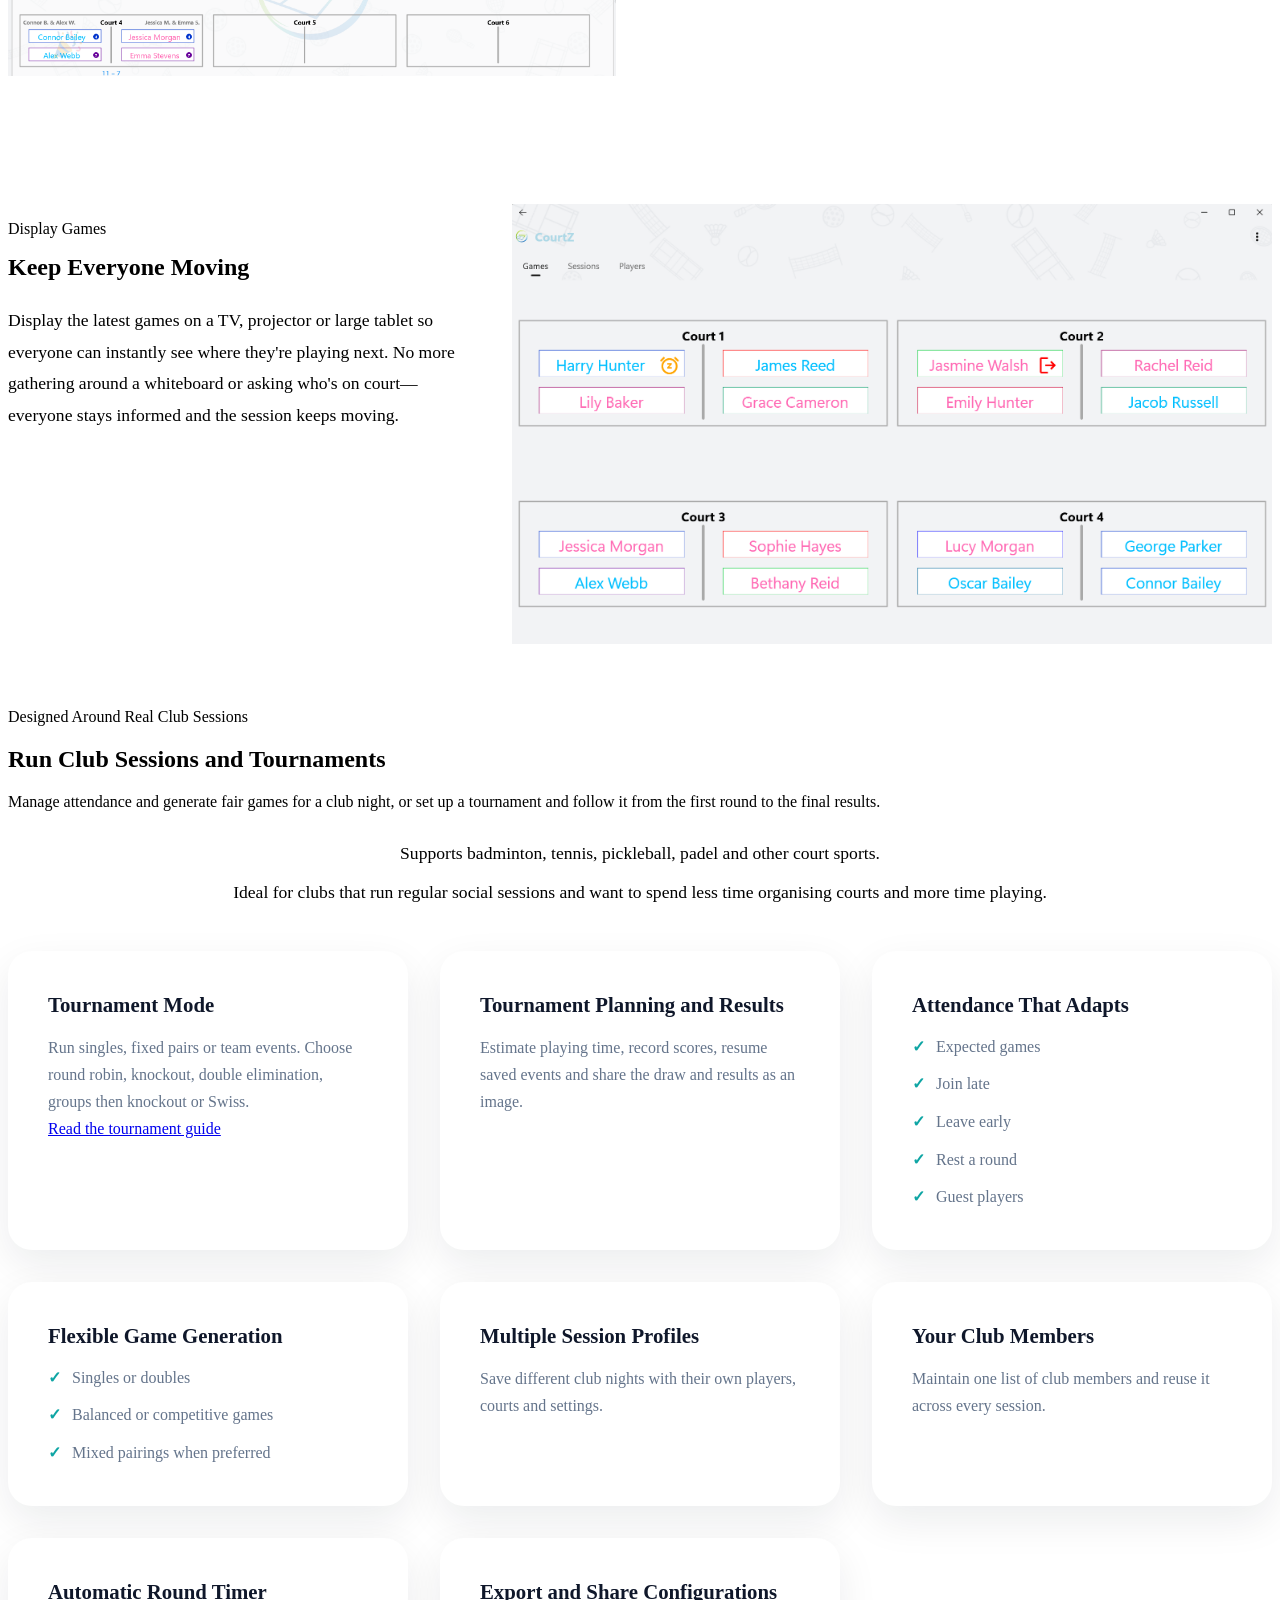
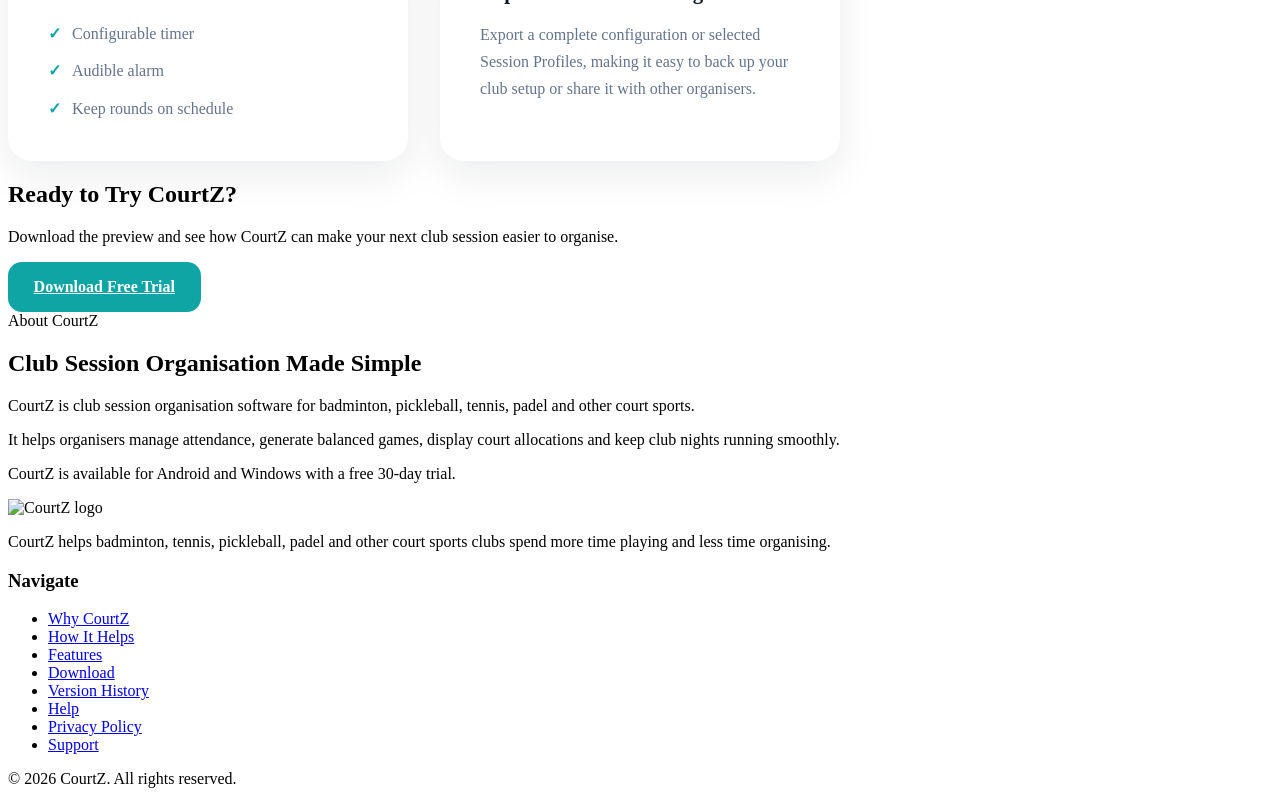
==== commit 41ba921d: "Refresh shared Games and Waiting Room screenshots for 4.1.1" ====
--- a/index.html
+++ b/index.html
@@ -116,7 +116,7 @@
 
                 <div class="hero-image">
 
-                    <img src="images/CourtZGamesPage.png?v=4.0.0"
+                    <img src="images/CourtZGamesPage.png?v=4.1.1"
                          alt="CourtZ games screen">
 
                 </div>
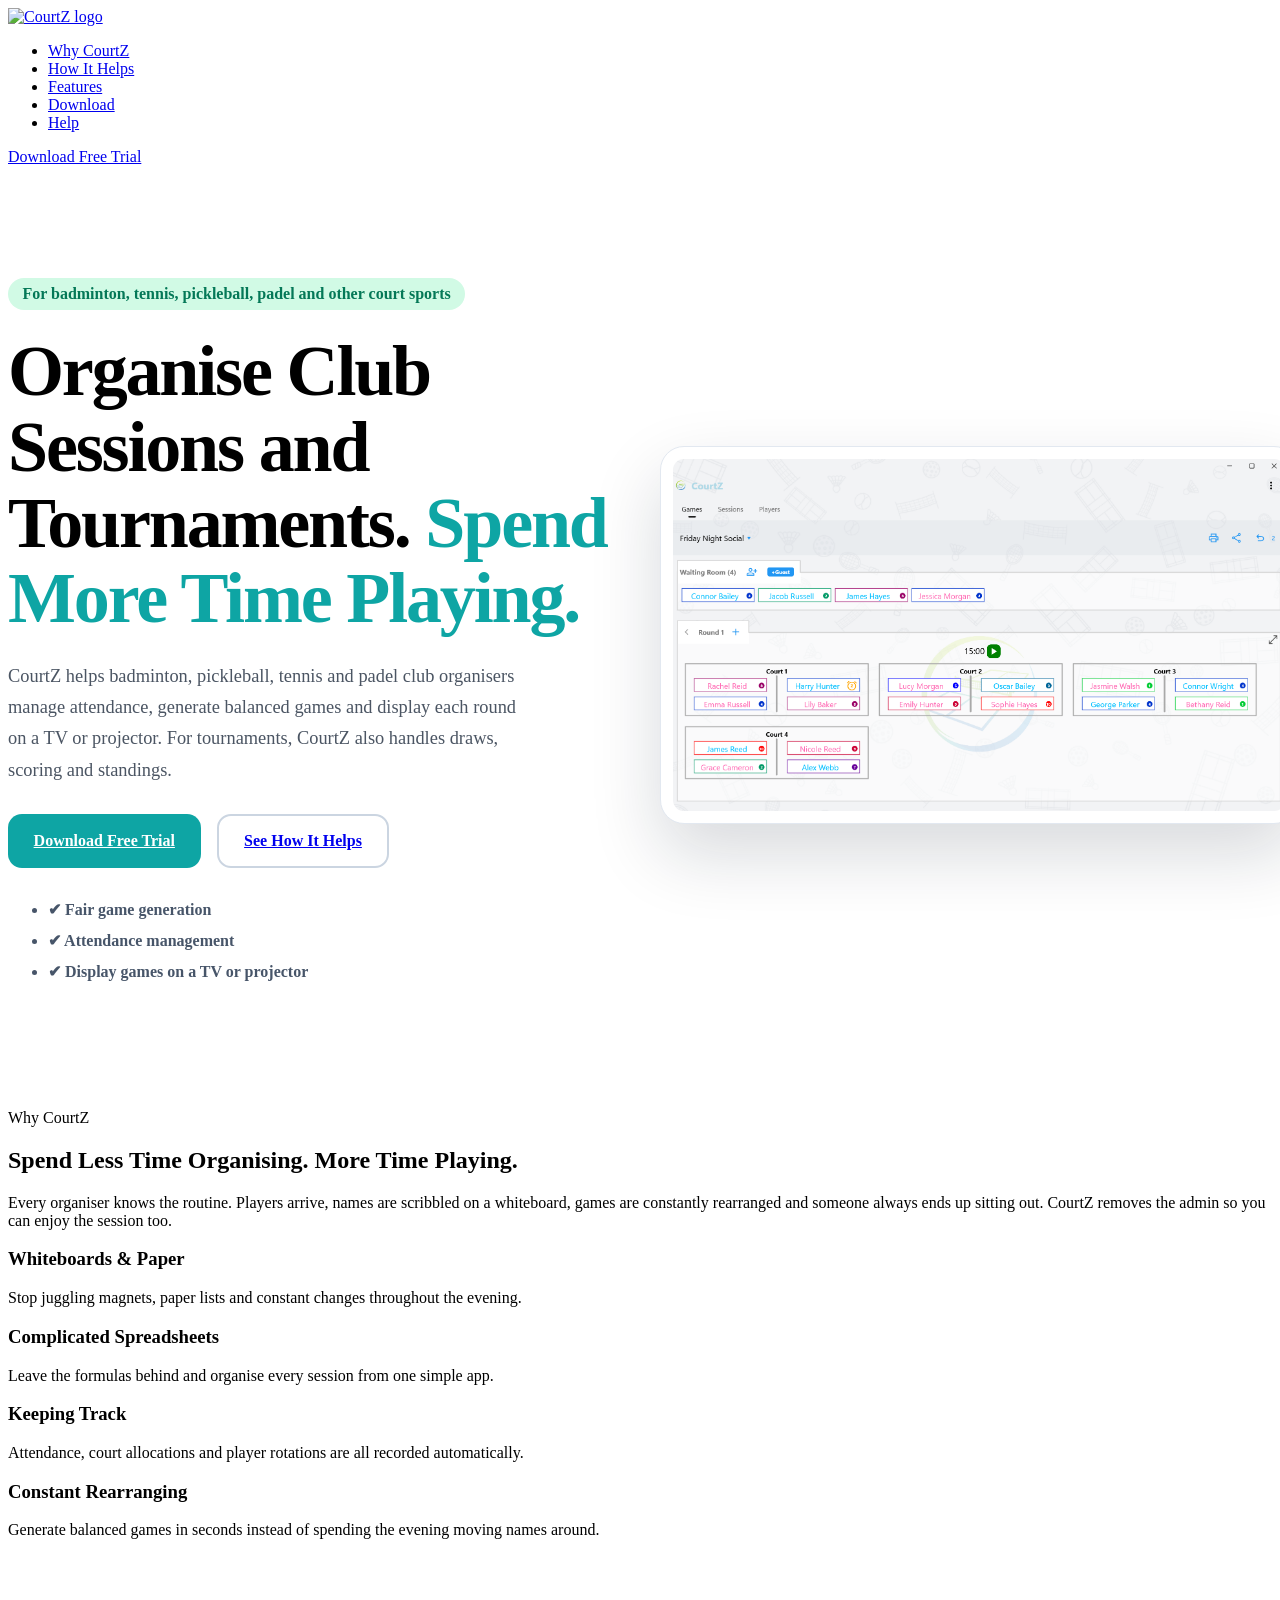
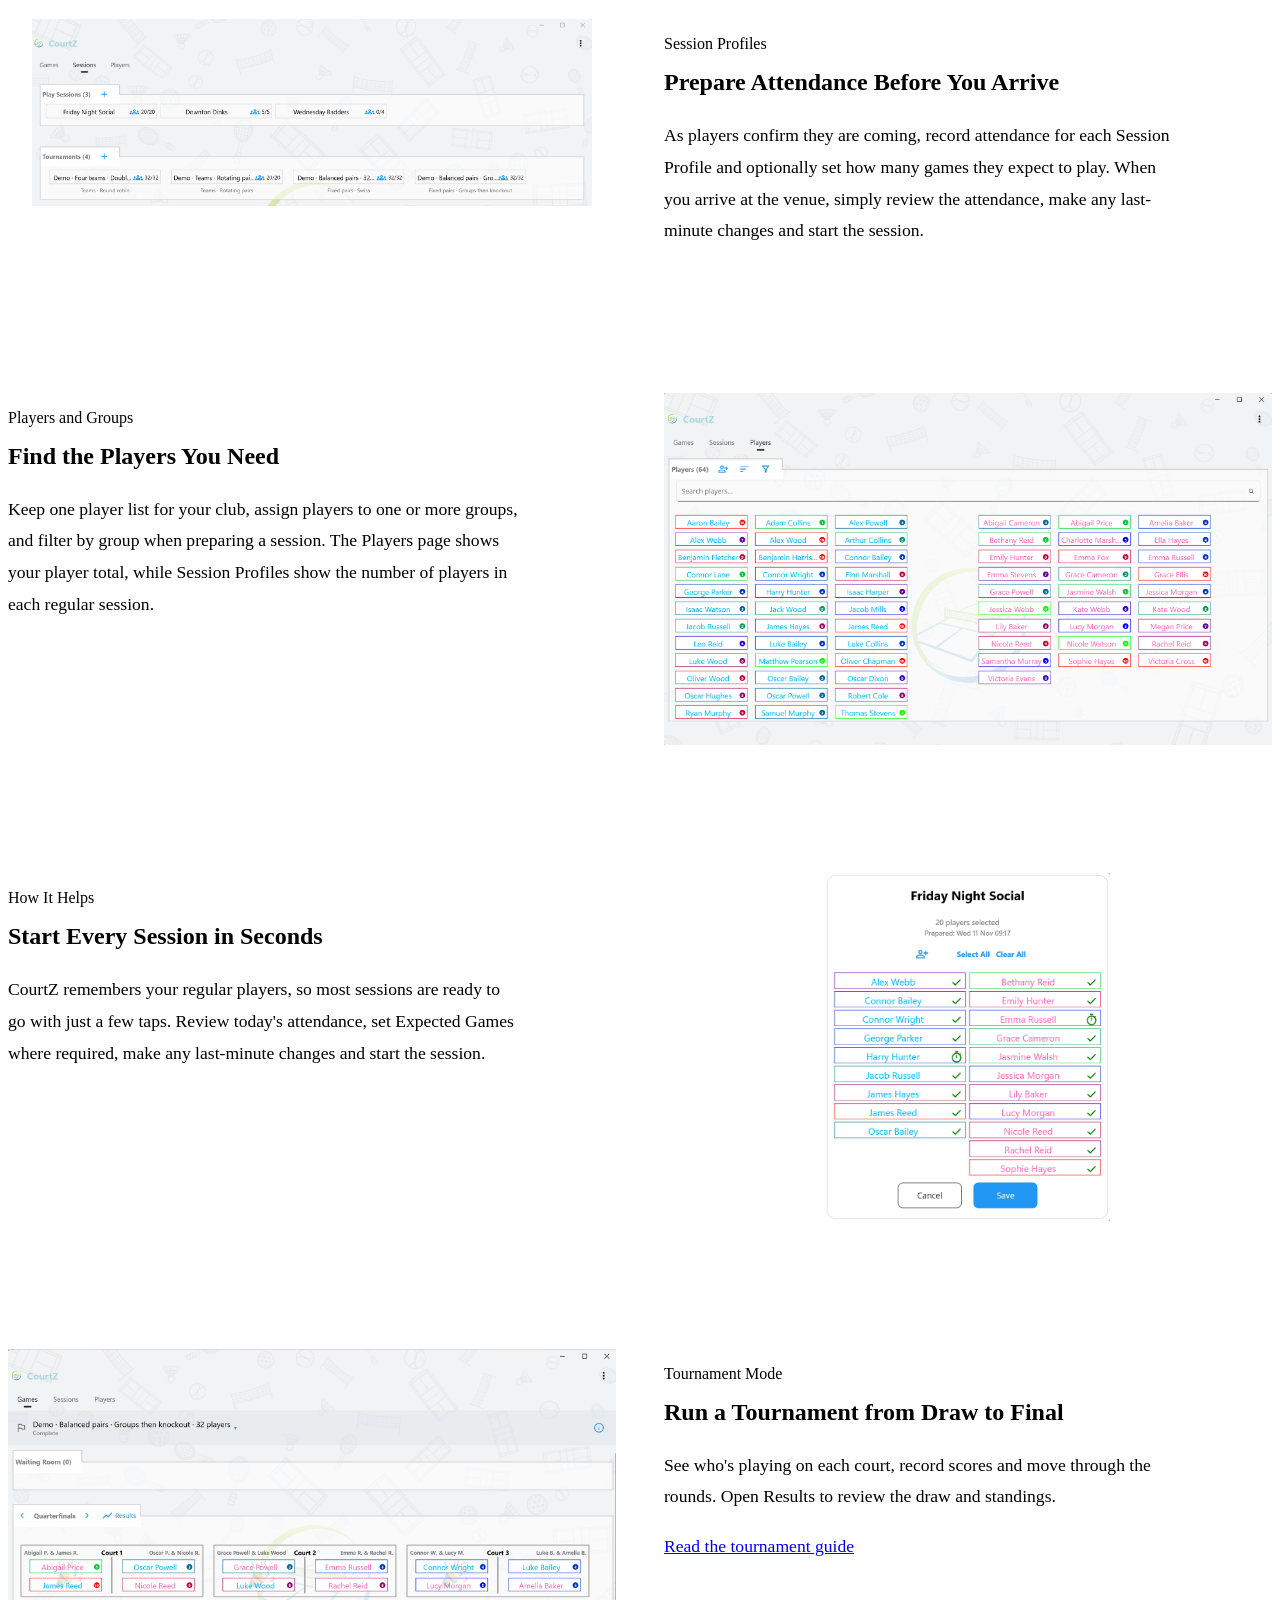
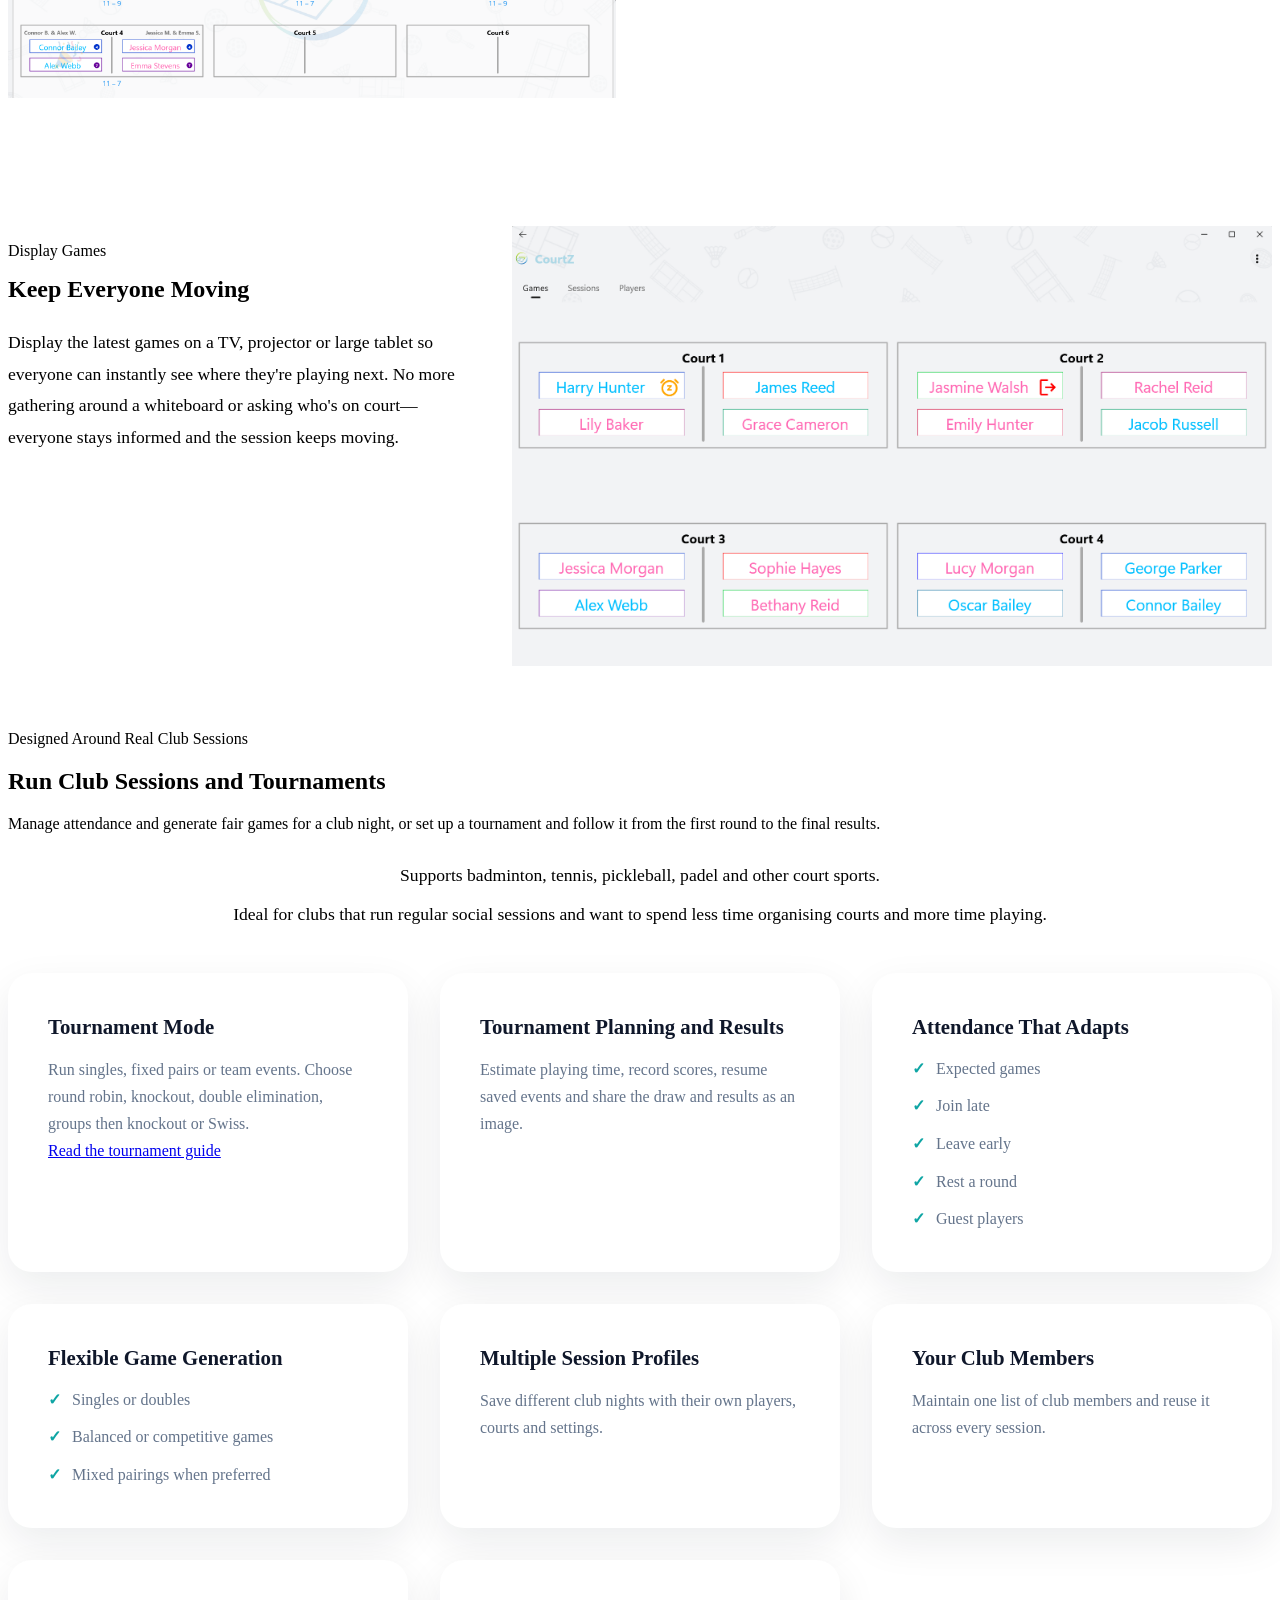
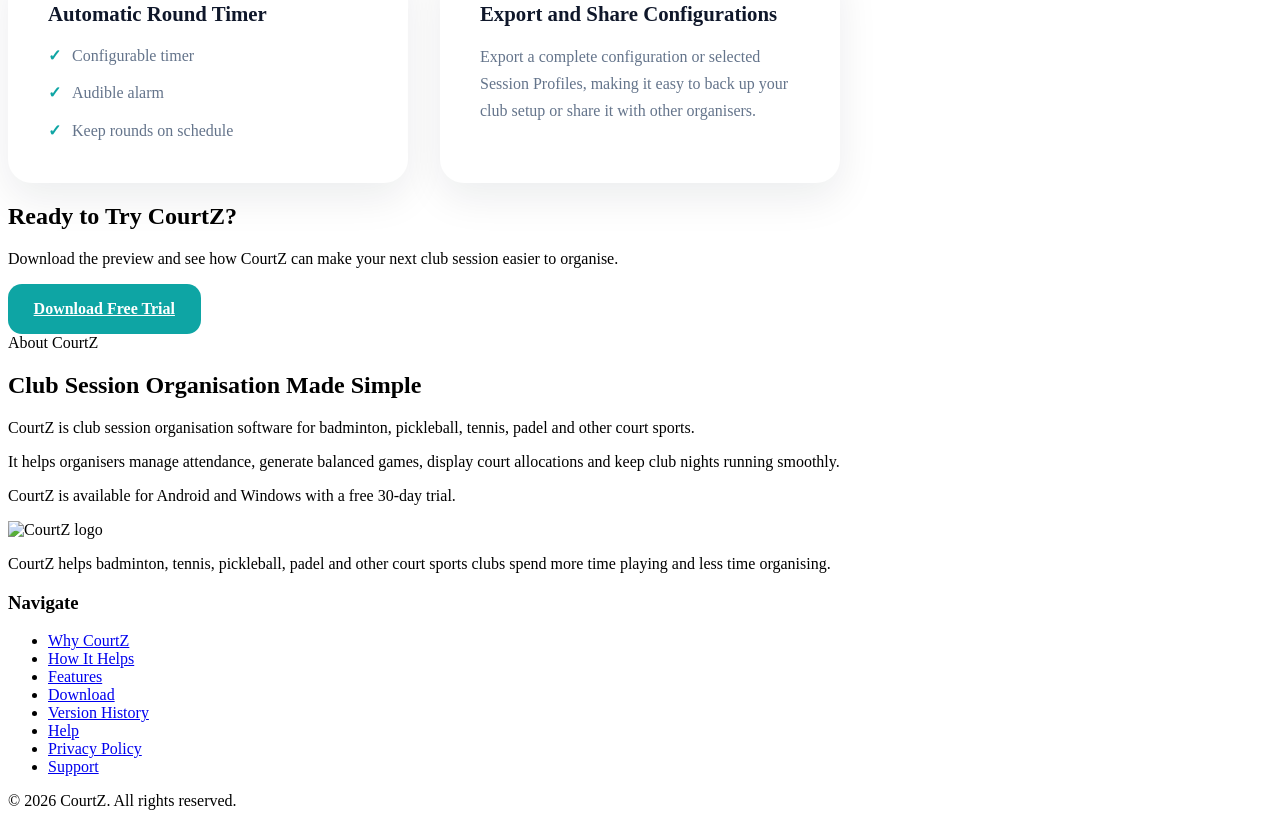
==== commit da8d83f3: "Publish CourtZ 4.2.0" ====
--- a/index.html
+++ b/index.html
@@ -116,7 +116,7 @@
 
                 <div class="hero-image">
 
-                    <img src="images/CourtZGamesPage.png?v=4.1.1"
+                    <img src="images/CourtZGamesPage.png?v=4.2.0"
                          alt="CourtZ games screen">
 
                 </div>
@@ -314,7 +314,7 @@
                 <div class="workflow-image">
 
                     <img class="match-generation-screenshot"
-                         src="images/TournamentRound.png"
+                         src="images/TournamentRound.png?v=4.2.0"
                          alt="CourtZ tournament quarterfinals with court scores and the Results button">
 
                 </div>
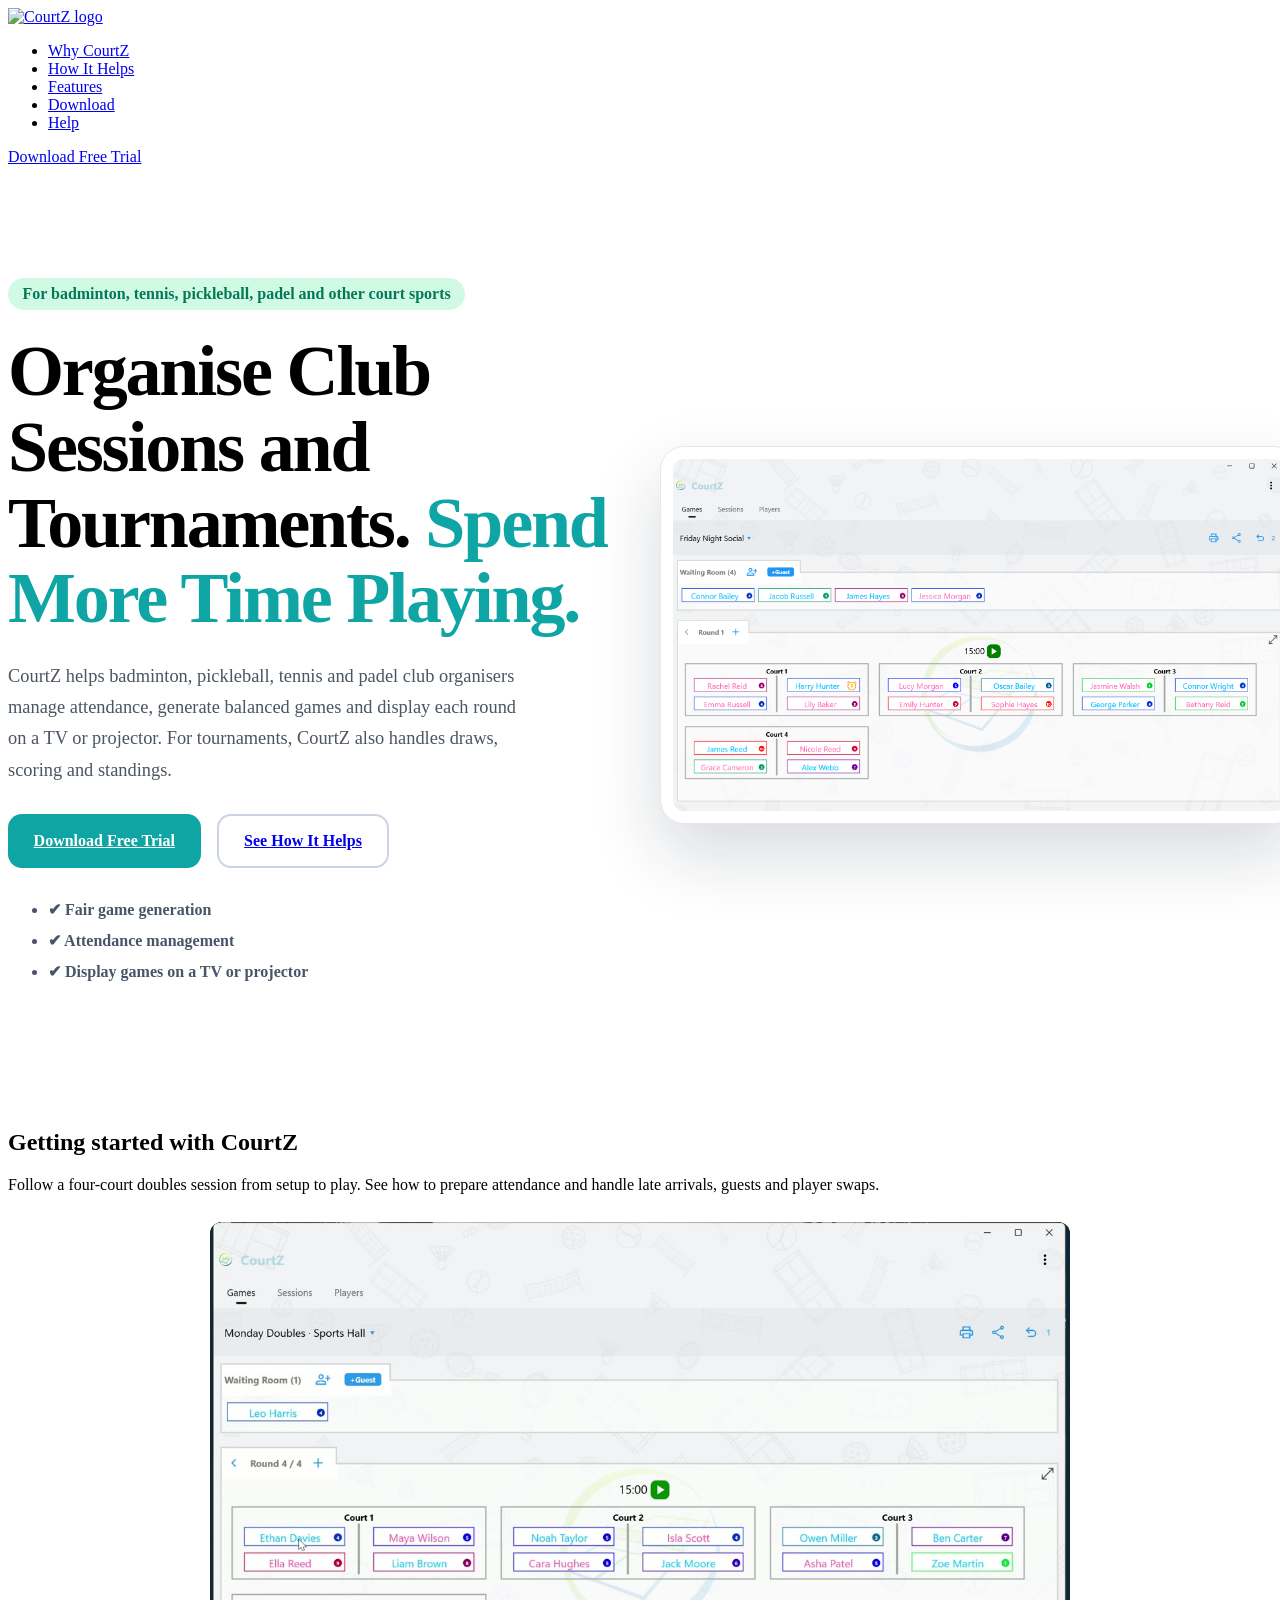
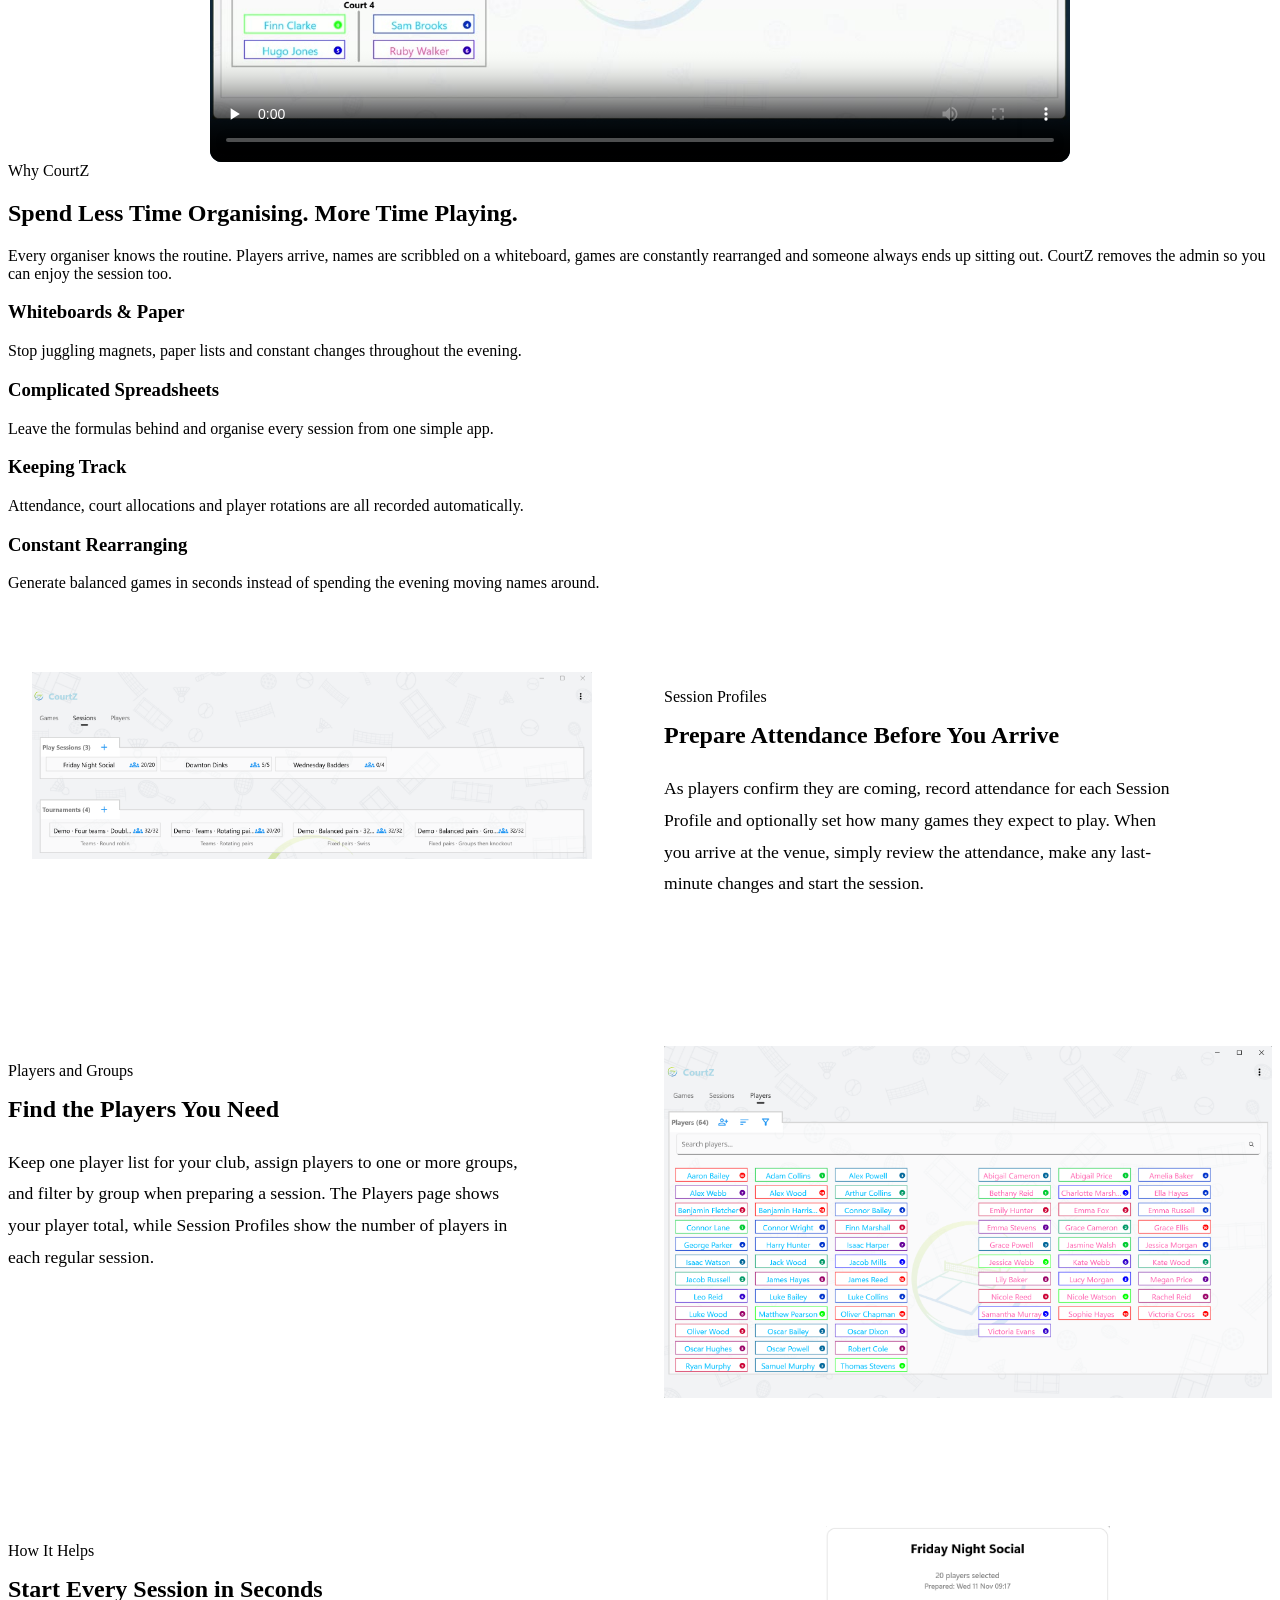
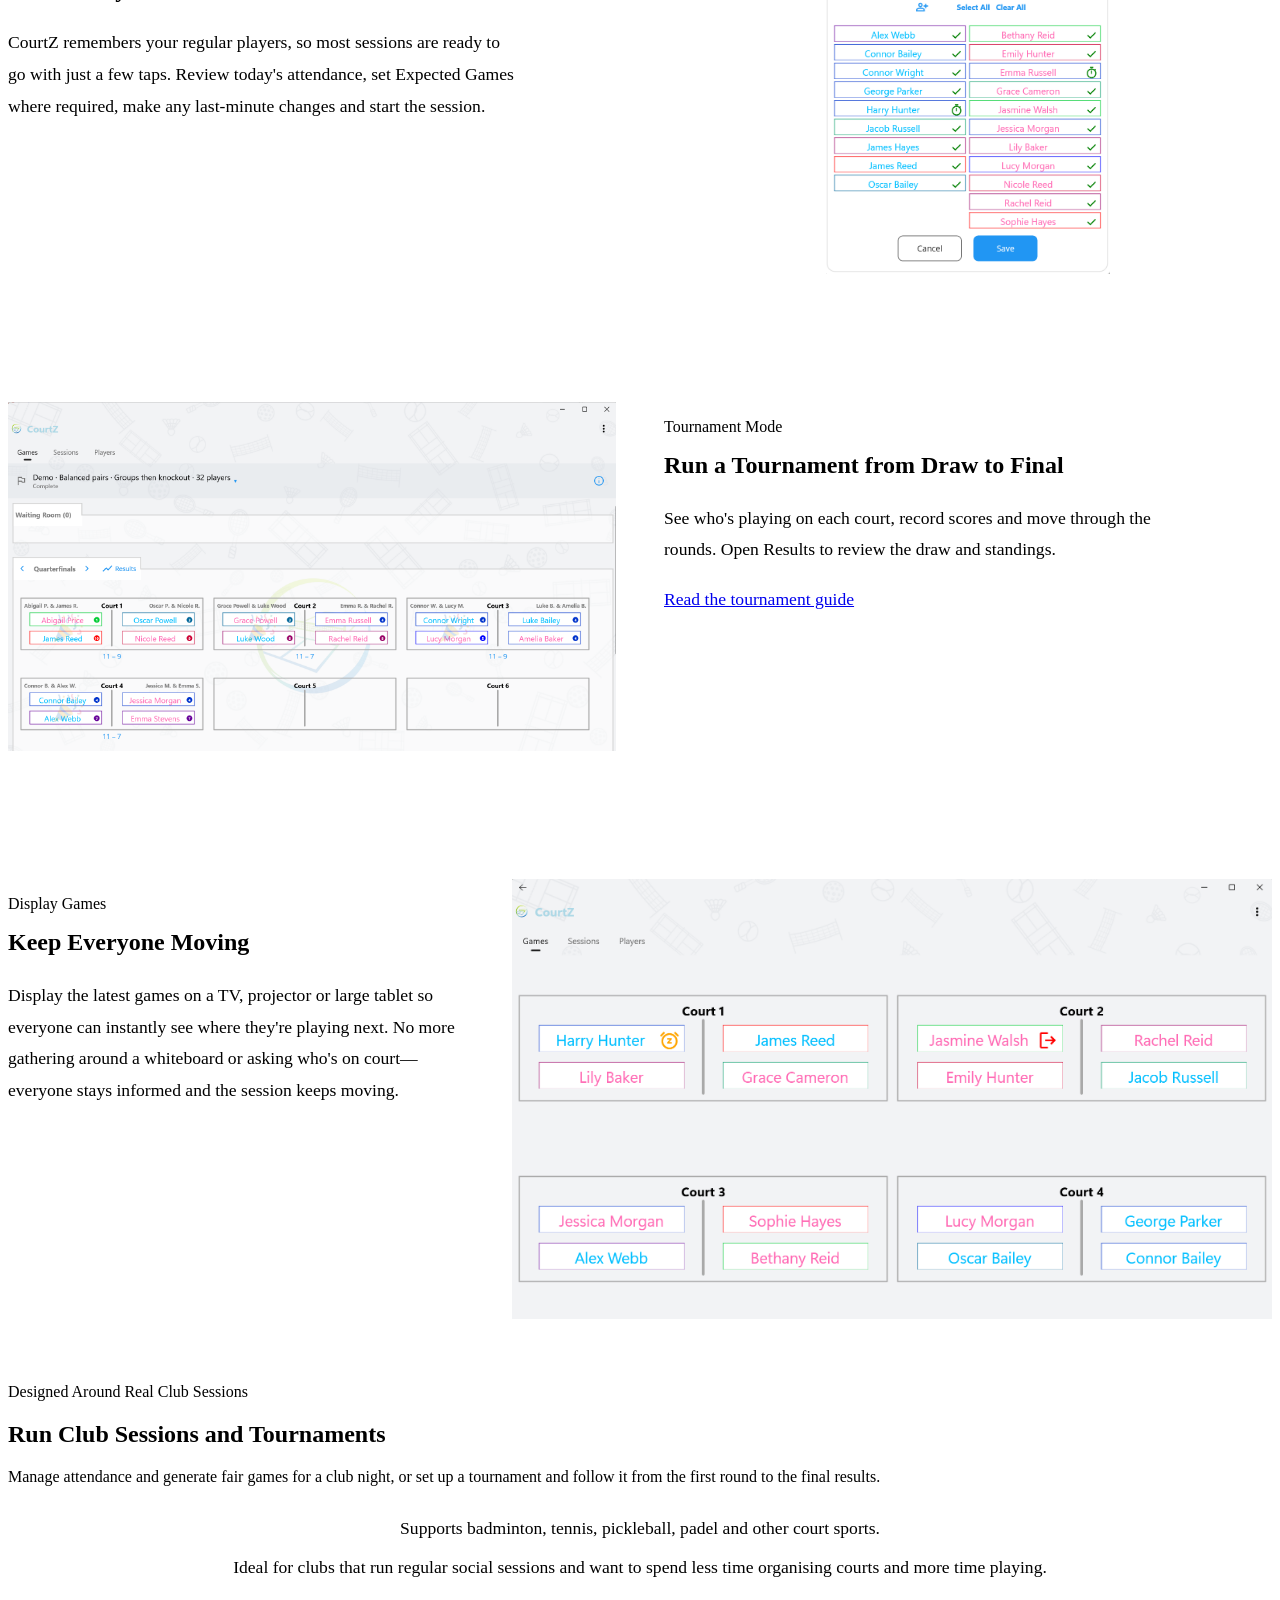
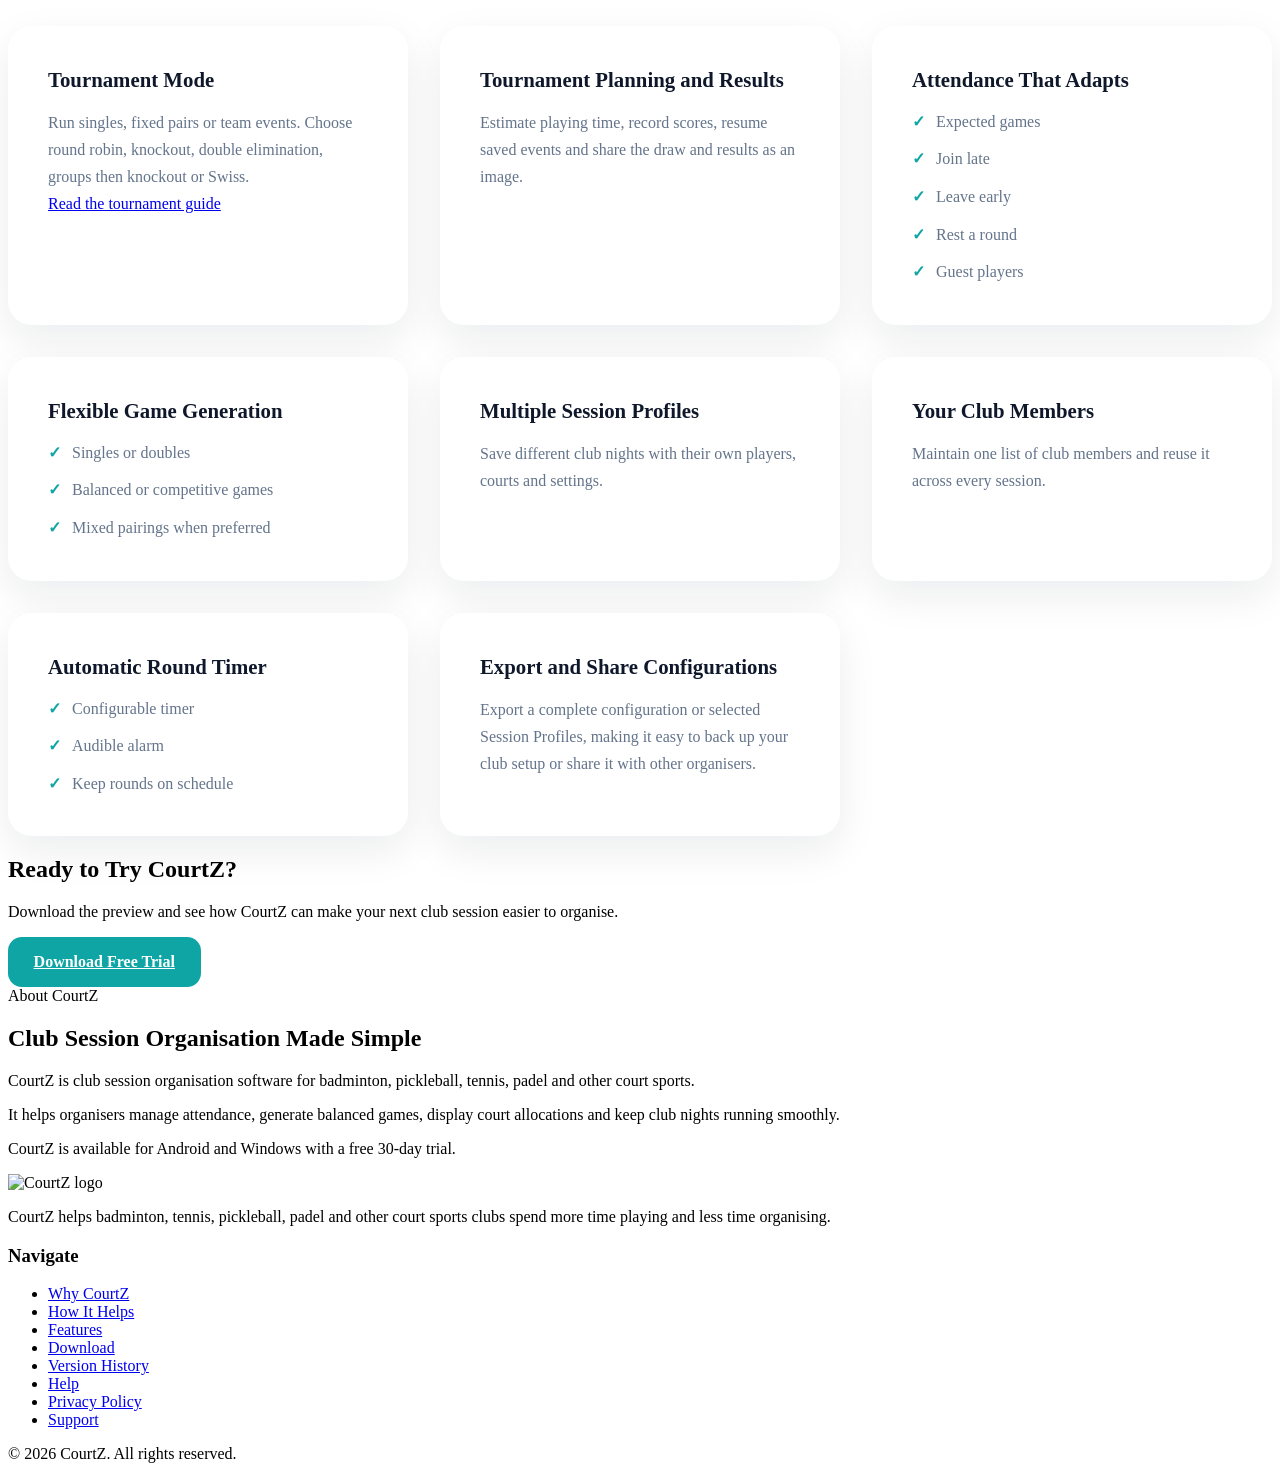
==== commit edd9e3c4: "Add CourtZ getting-started video" ====
--- a/index.html
+++ b/index.html
@@ -31,7 +31,7 @@
     <link rel="stylesheet" href="css/header.css">
     <link rel="stylesheet" href="css/hero.css">
     <link rel="stylesheet" href="css/Problems.css">
-    <link rel="stylesheet" href="css/Workflow.css">
+    <link rel="stylesheet" href="css/Workflow.css?v=tutorial">
     <link rel="stylesheet" href="css/Features.css">
     <link rel="stylesheet" href="css/Cta.css">
     <link rel="stylesheet" href="css/Footer.css">
@@ -123,6 +123,23 @@
 
             </div>
 
+        </section>
+
+        <section id="tutorial" class="section tutorial" aria-labelledby="tutorial-heading">
+            <div class="container">
+                <div class="section-heading">
+                    <h2 id="tutorial-heading">Getting started with CourtZ</h2>
+                    <p>Follow a four-court doubles session from setup to play. See how to prepare attendance and handle late arrivals, guests and player swaps.</p>
+                </div>
+
+                <video controls preload="none" playsinline width="1280" height="804"
+                       poster="videos/courtz-tutorial-poster.jpg" aria-labelledby="tutorial-heading">
+                    <source src="videos/courtz-getting-started.mp4" type="video/mp4">
+                    <track kind="captions" src="videos/courtz-getting-started.en.vtt"
+                           srclang="en" label="English">
+                    <a href="videos/courtz-getting-started.mp4">Download the CourtZ tutorial video</a>
+                </video>
+            </div>
         </section>
 
         <section id="problems" class="section">
--- a/css/Workflow.css
+++ b/css/Workflow.css
@@ -4,6 +4,24 @@
 
 .workflow {
     padding: 4rem 0;
+}
+
+.tutorial {
+    background: #fff;
+    scroll-margin-top: 7rem;
+}
+
+.tutorial .section-heading {
+    margin-bottom: 1.75rem;
+}
+
+.tutorial video {
+    display: block;
+    width: min(100%, 860px);
+    height: auto;
+    margin-inline: auto;
+    border-radius: 12px;
+    background: #10263a;
 }
 
 .workflow-layout {
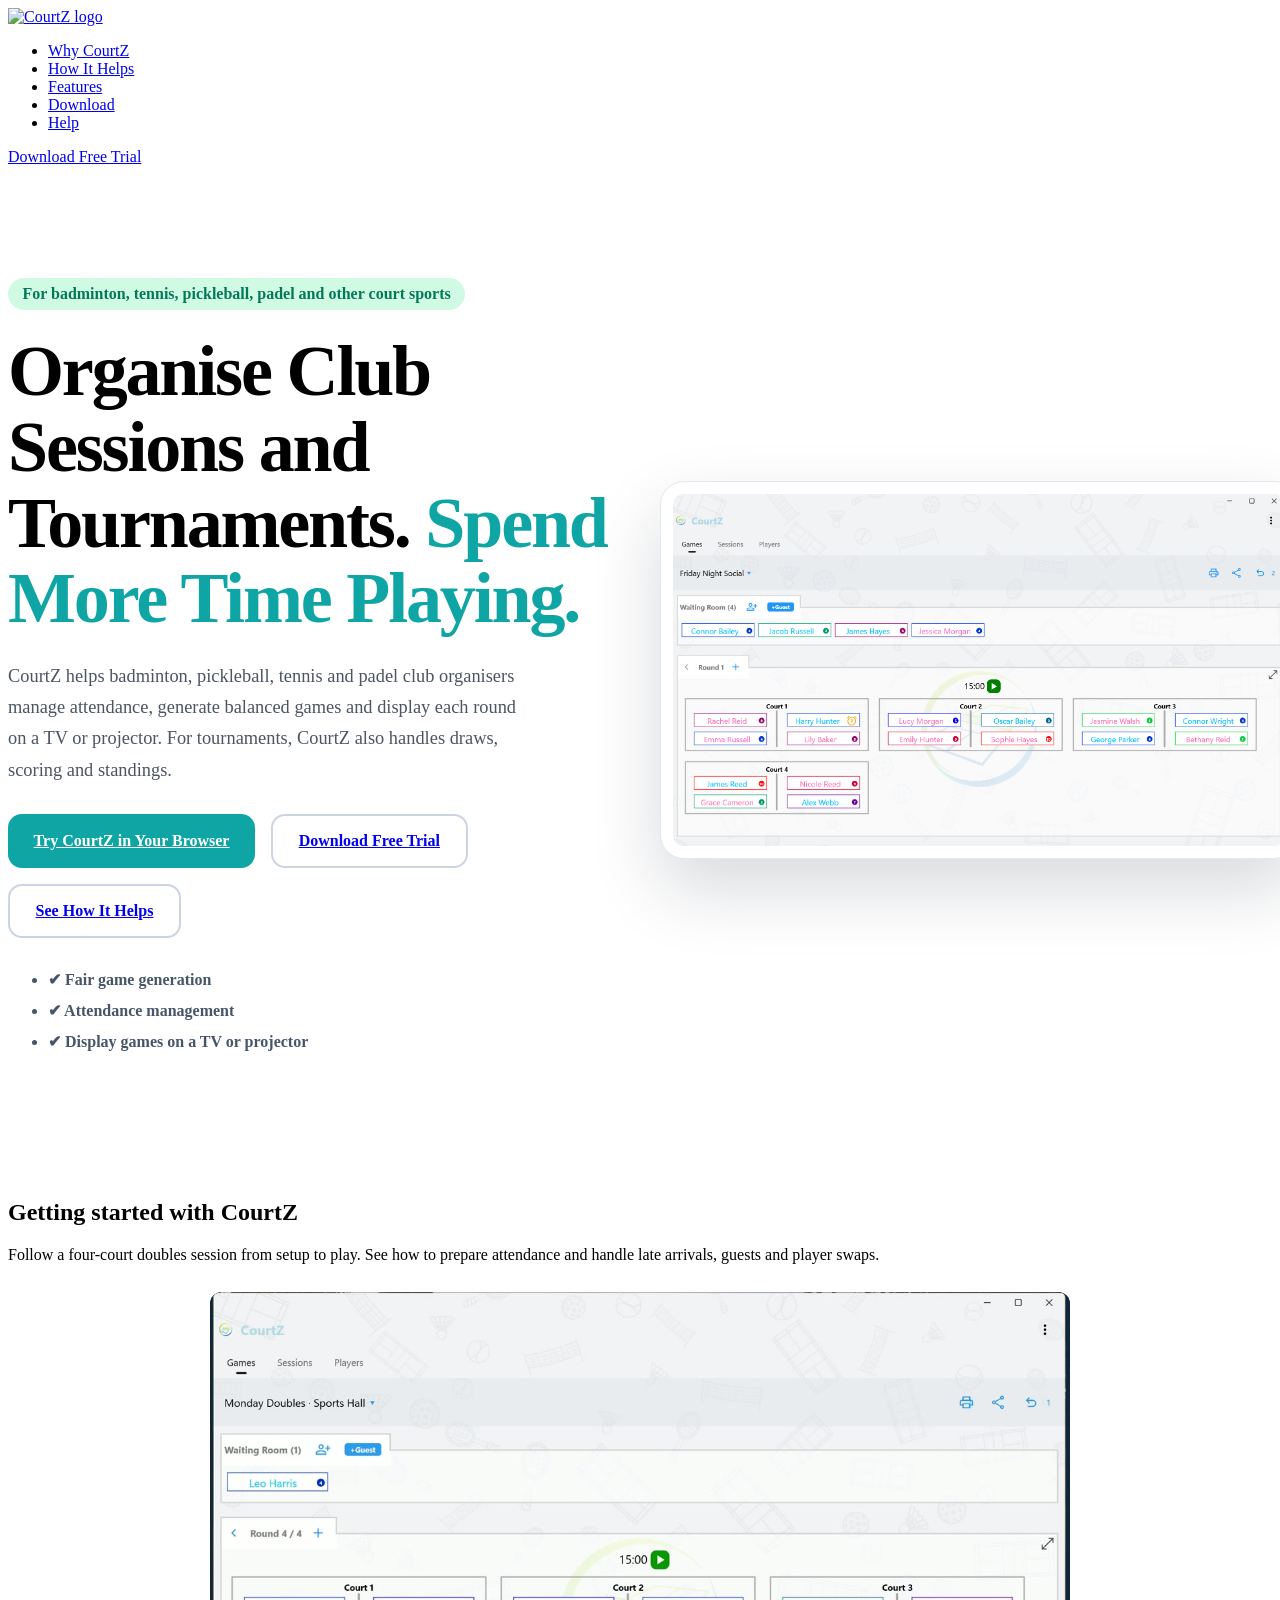
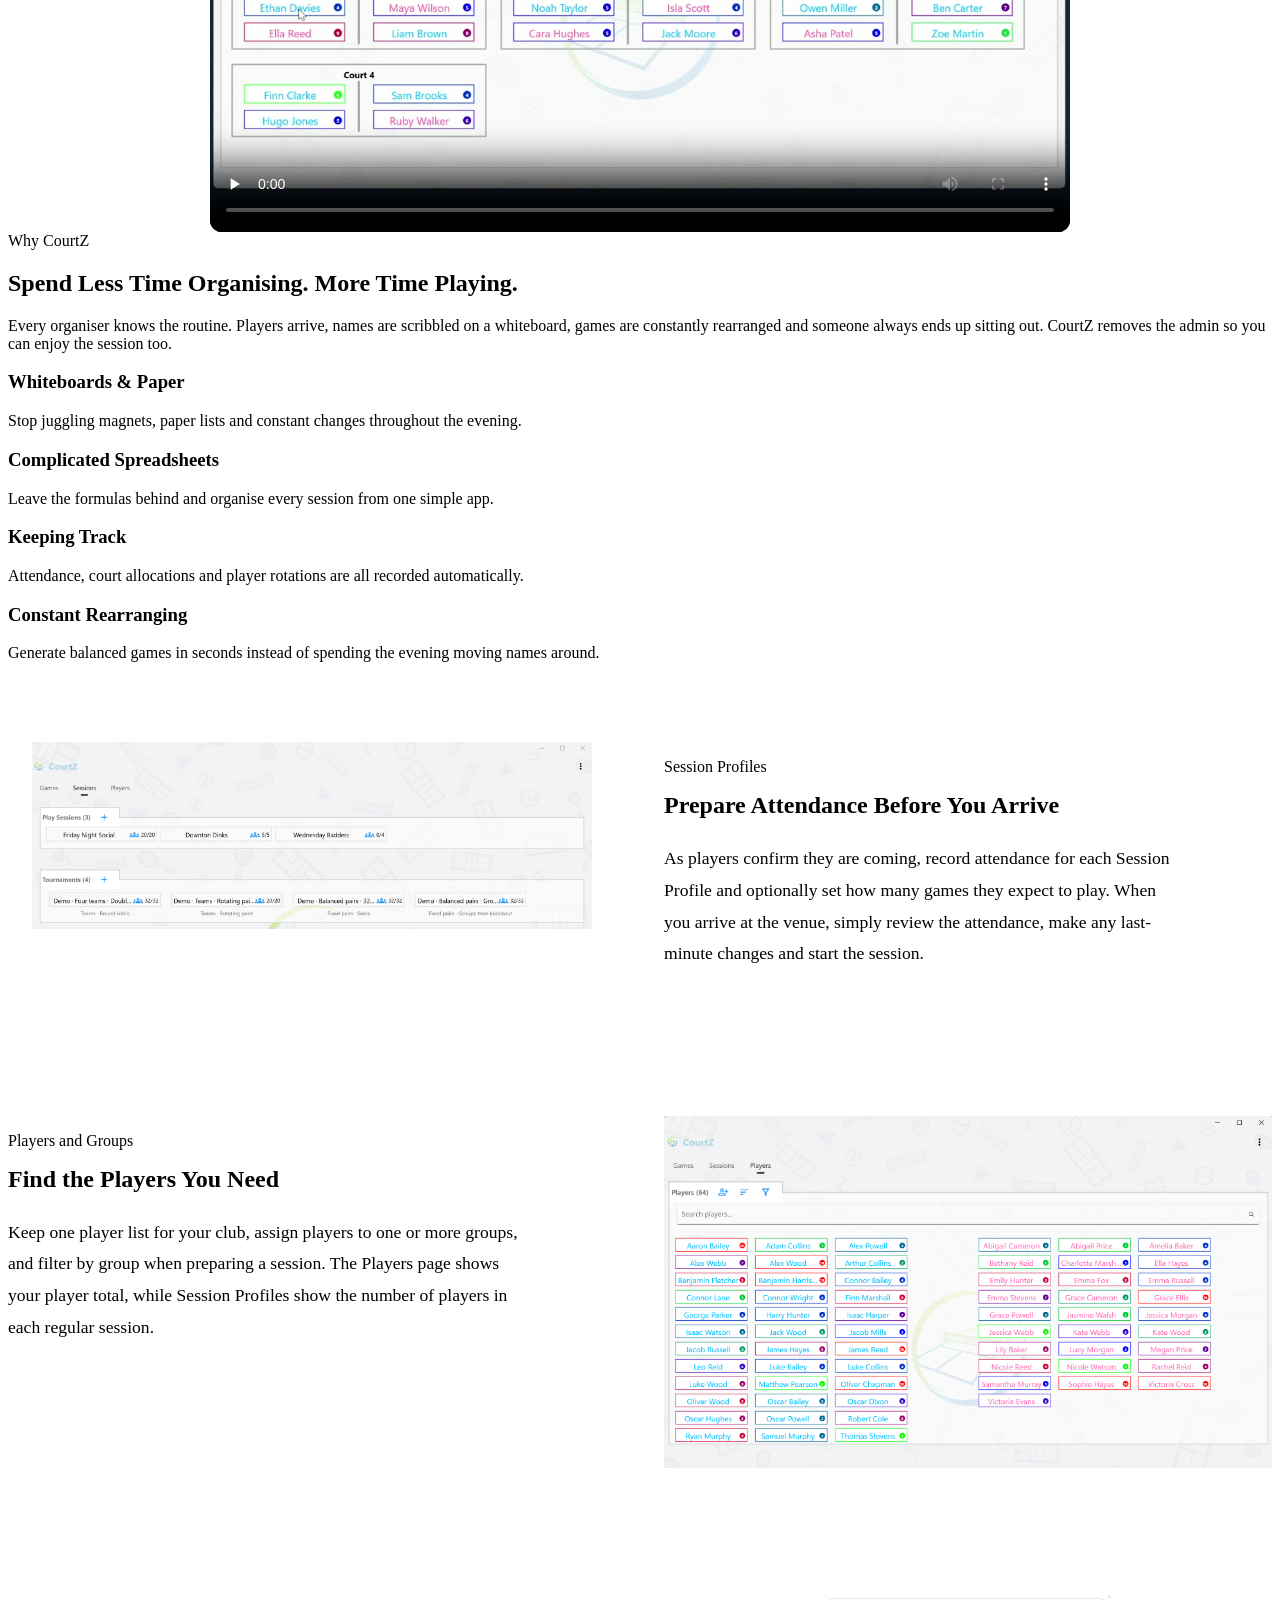
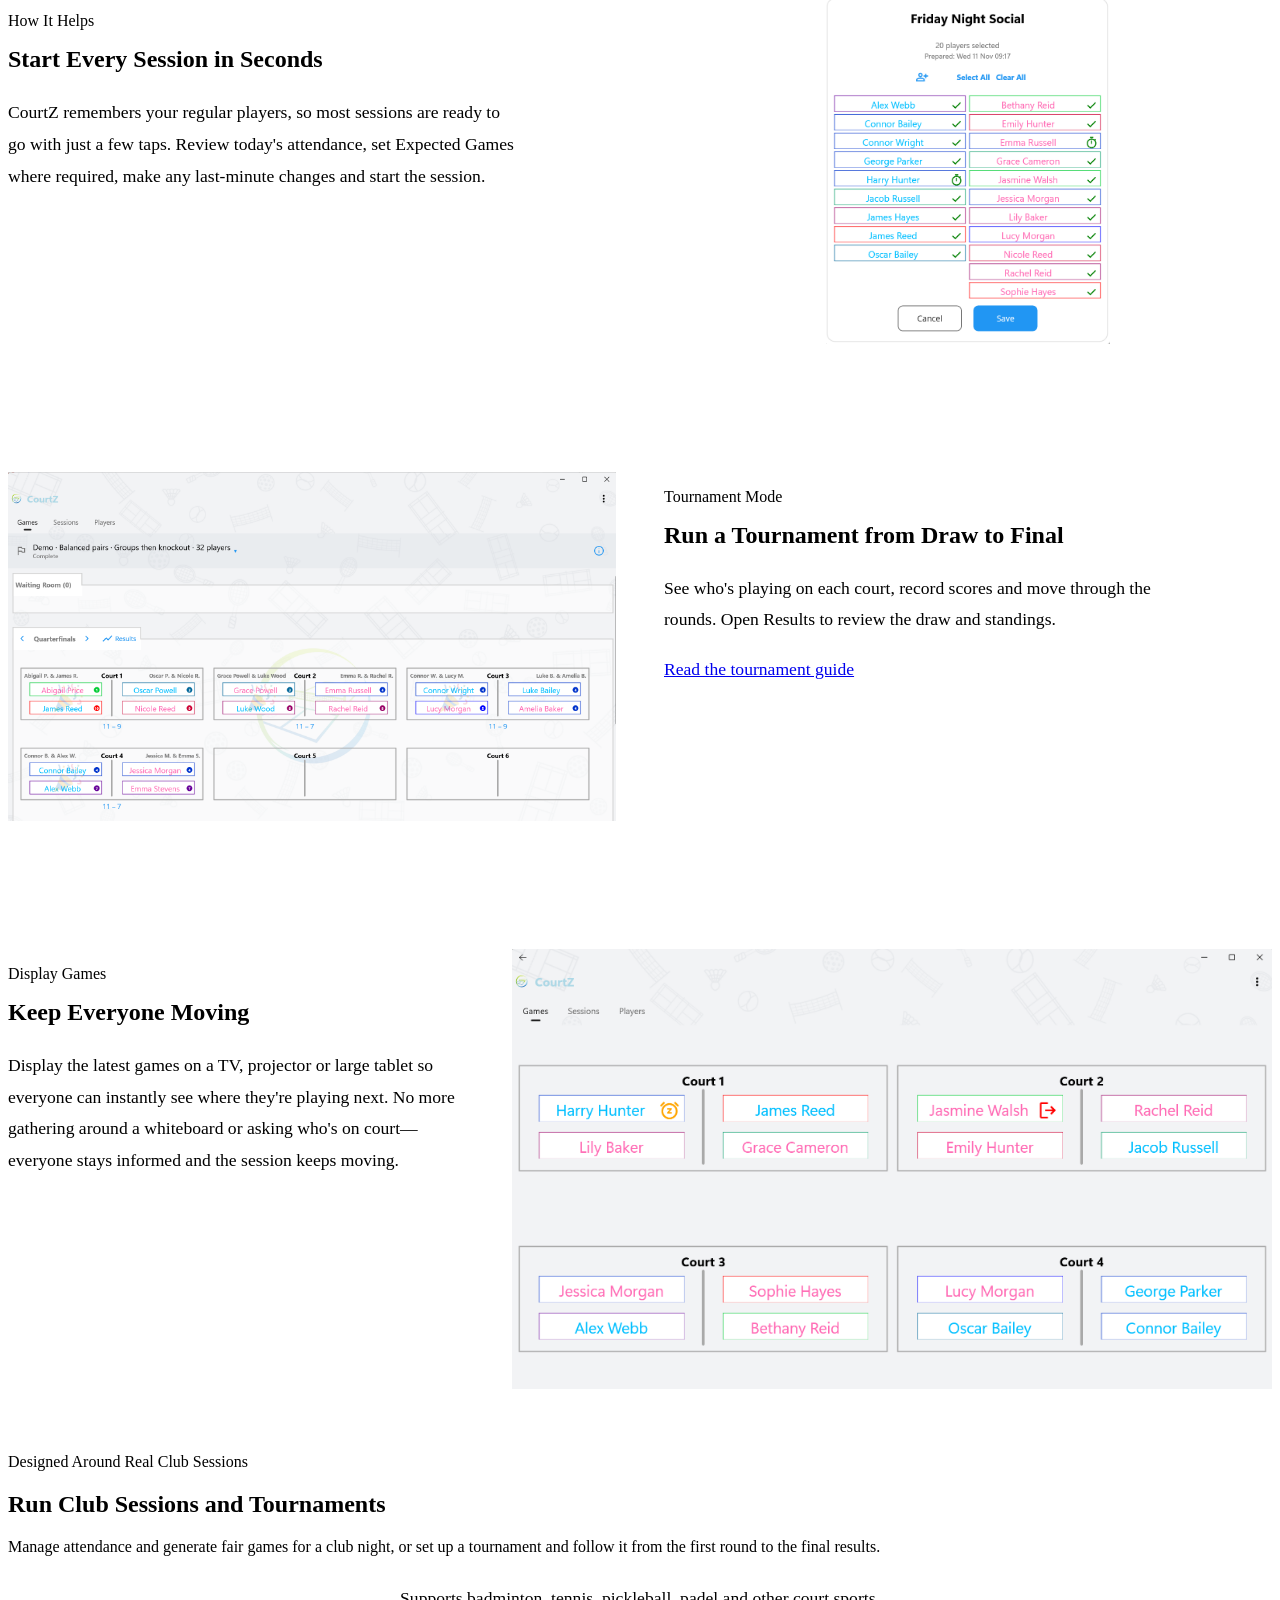
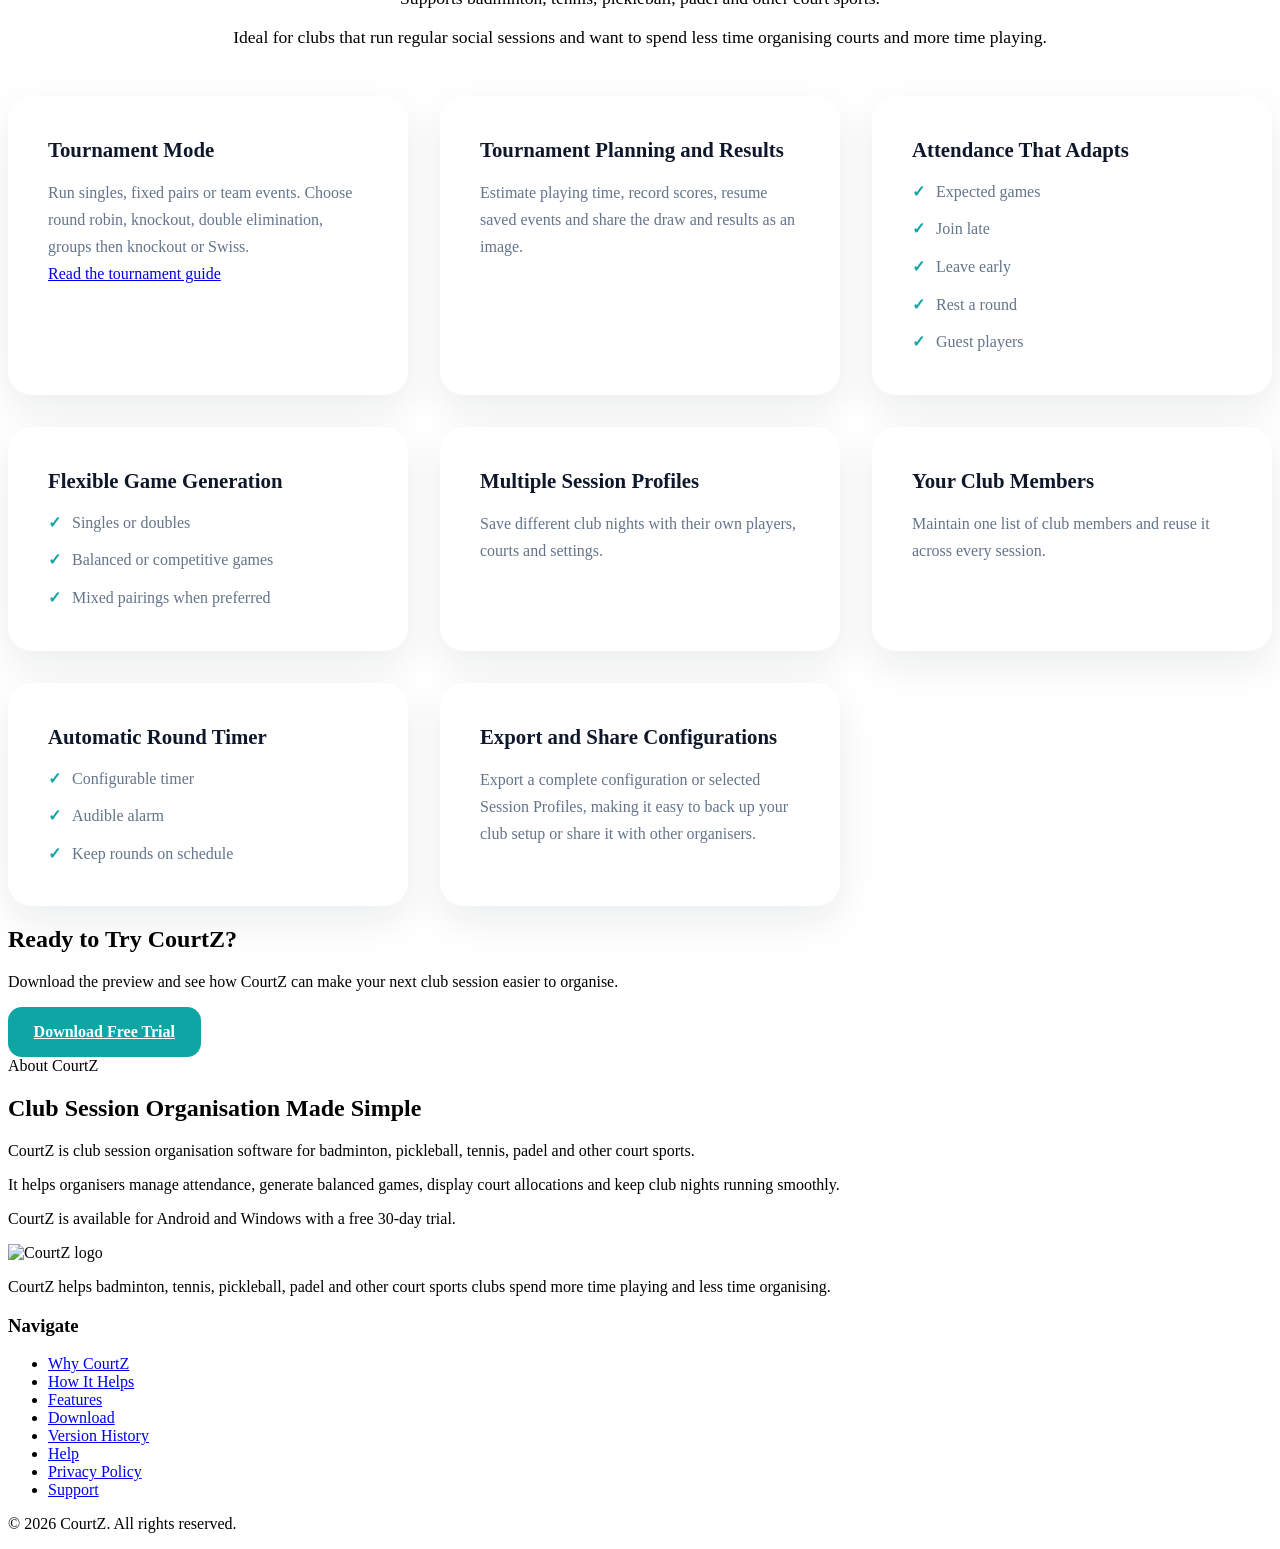
==== commit e4089e68: "Link to the CourtZ web trial" ====
--- a/index.html
+++ b/index.html
@@ -92,7 +92,11 @@
 
                     <div class="hero-actions">
 
-                        <a href="download.html" class="primary-button">
+                        <a href="https://preview.courtzapp.co.uk/" class="primary-button">
+                            Try CourtZ in Your Browser
+                        </a>
+
+                        <a href="download.html" class="secondary-button">
                             Download Free Trial
                         </a>
 
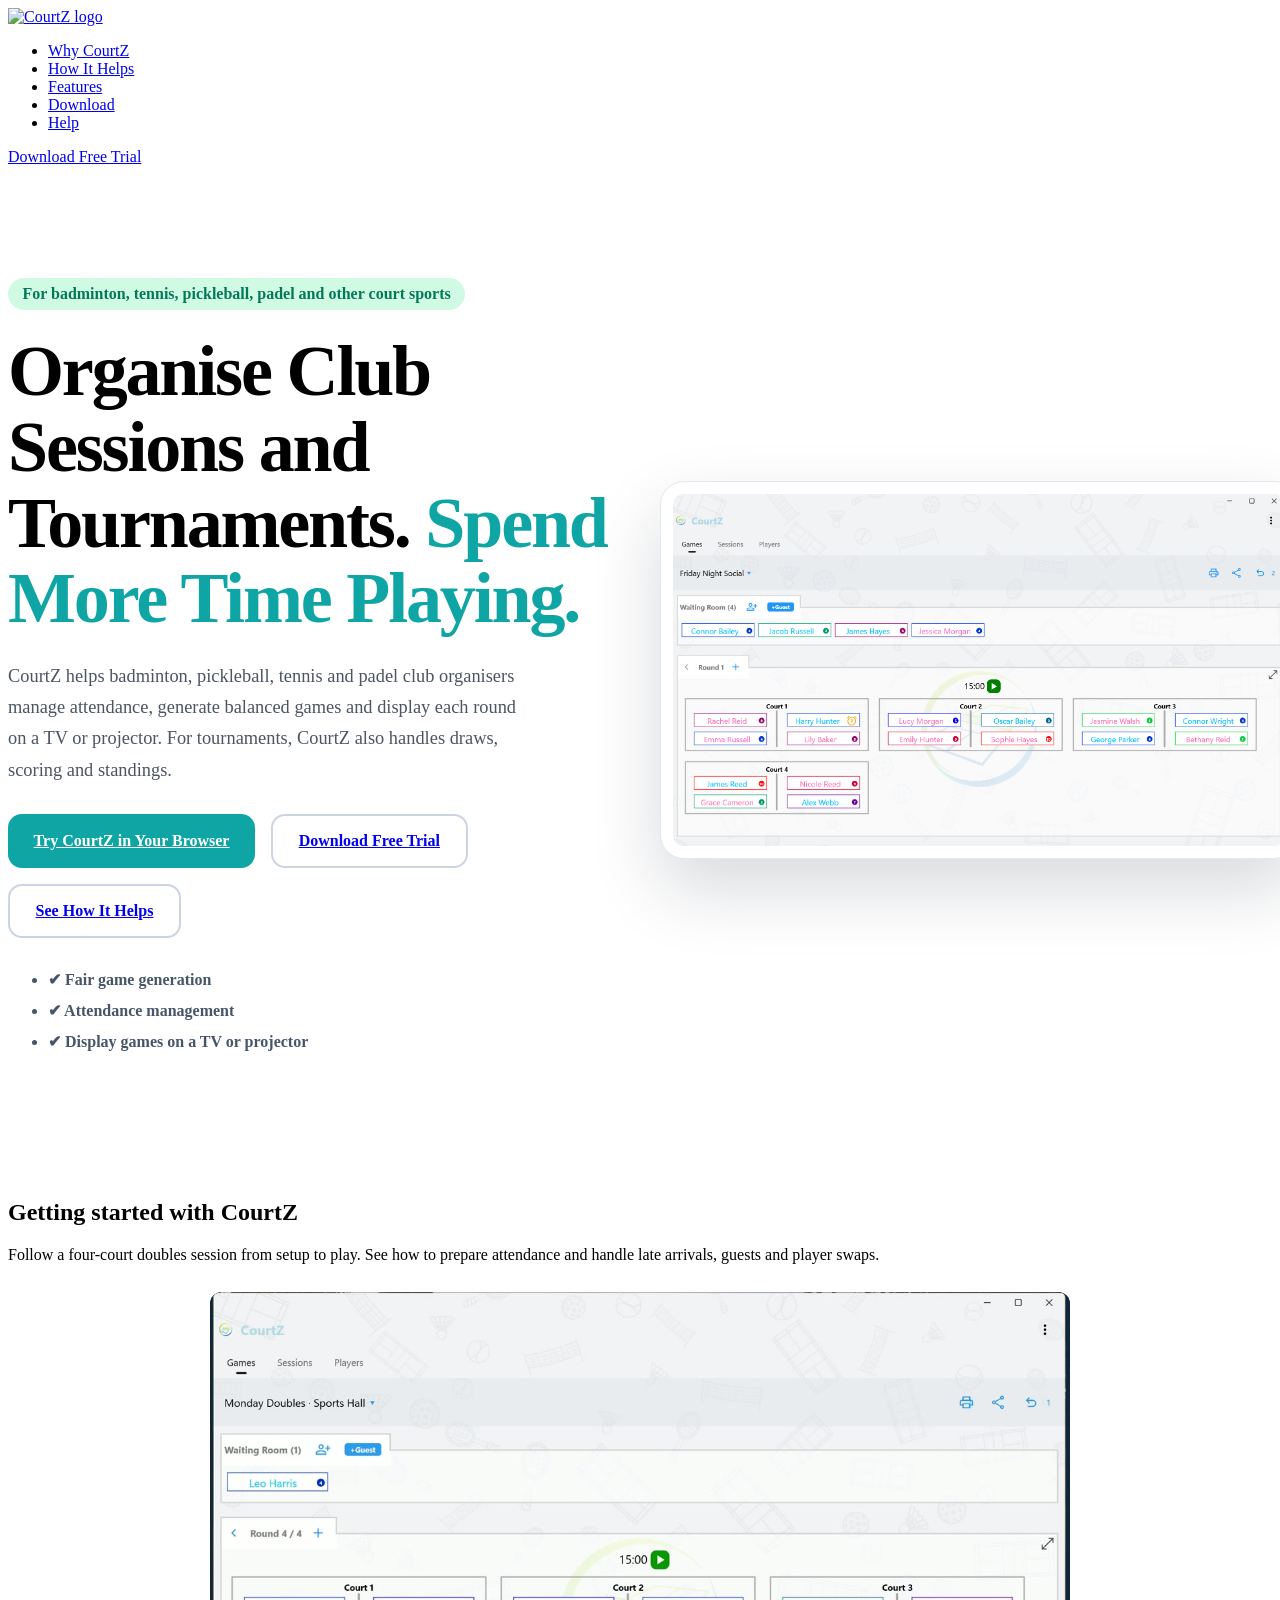
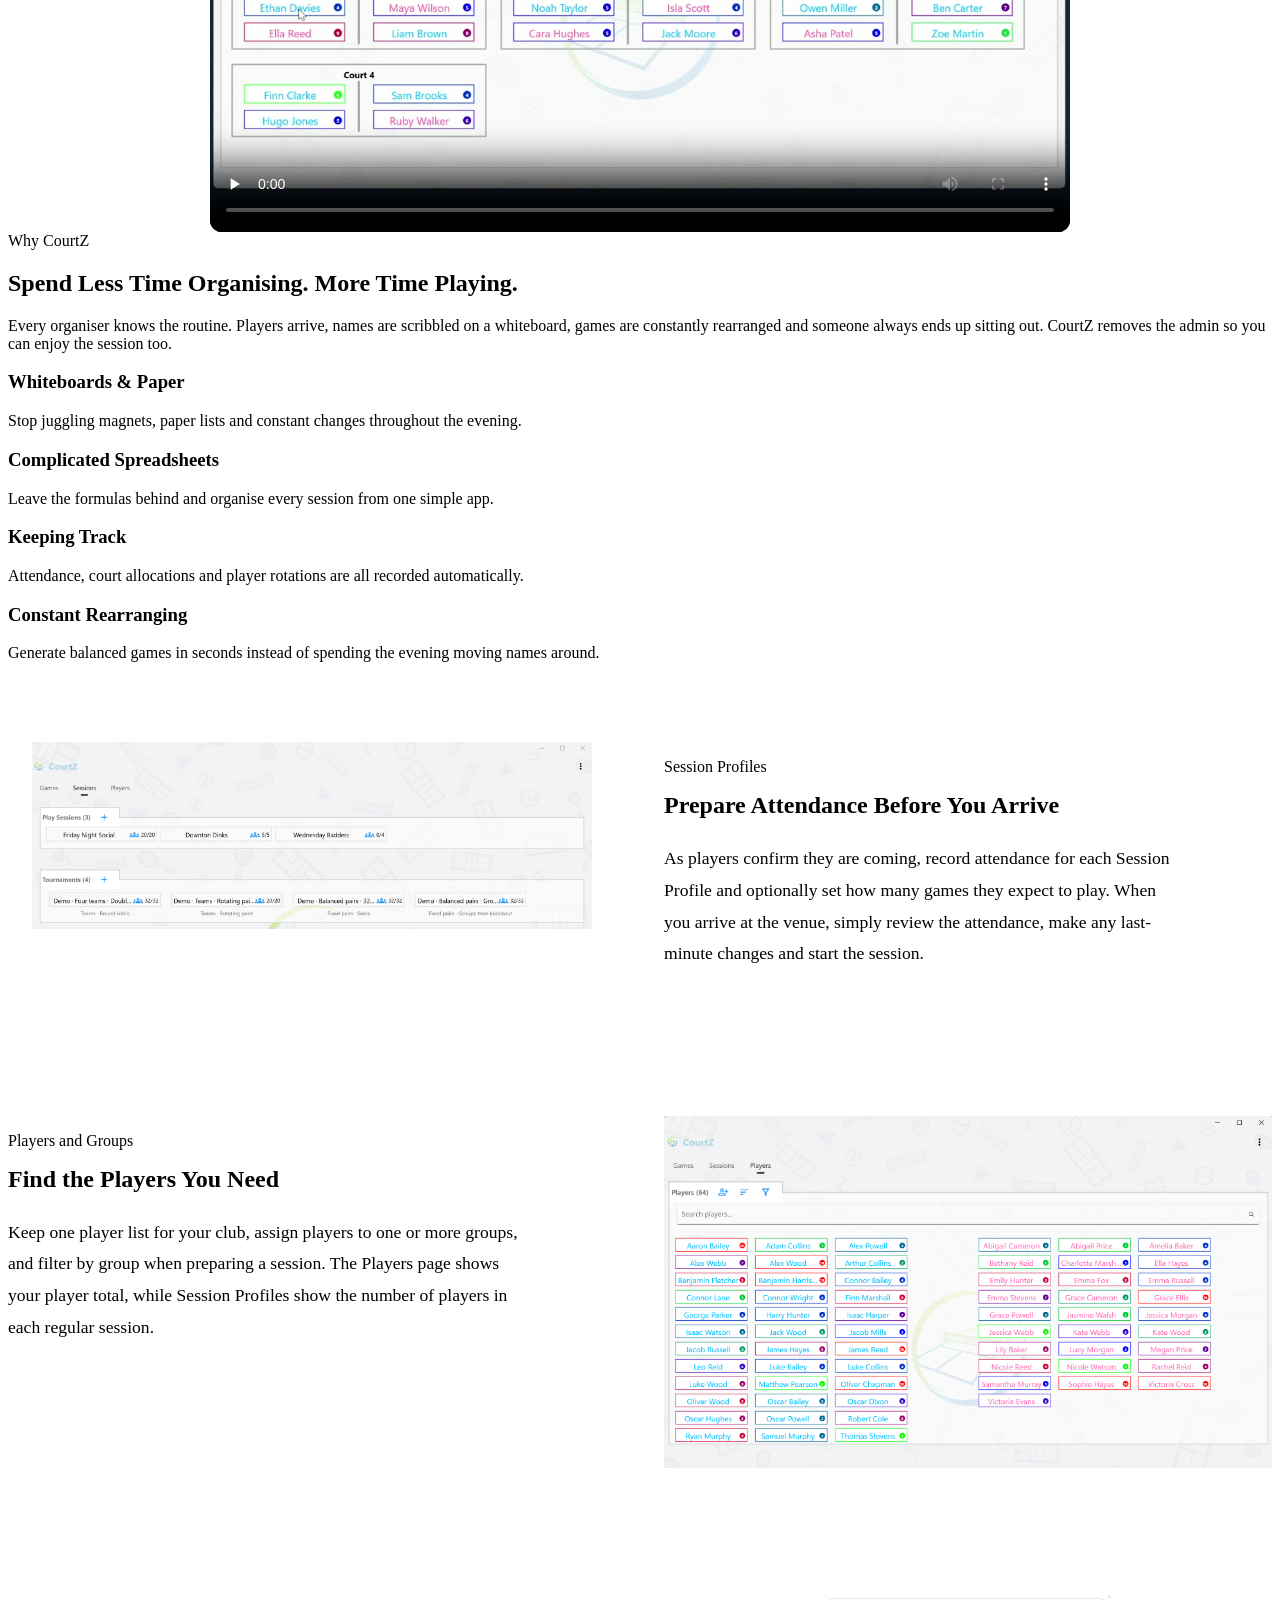
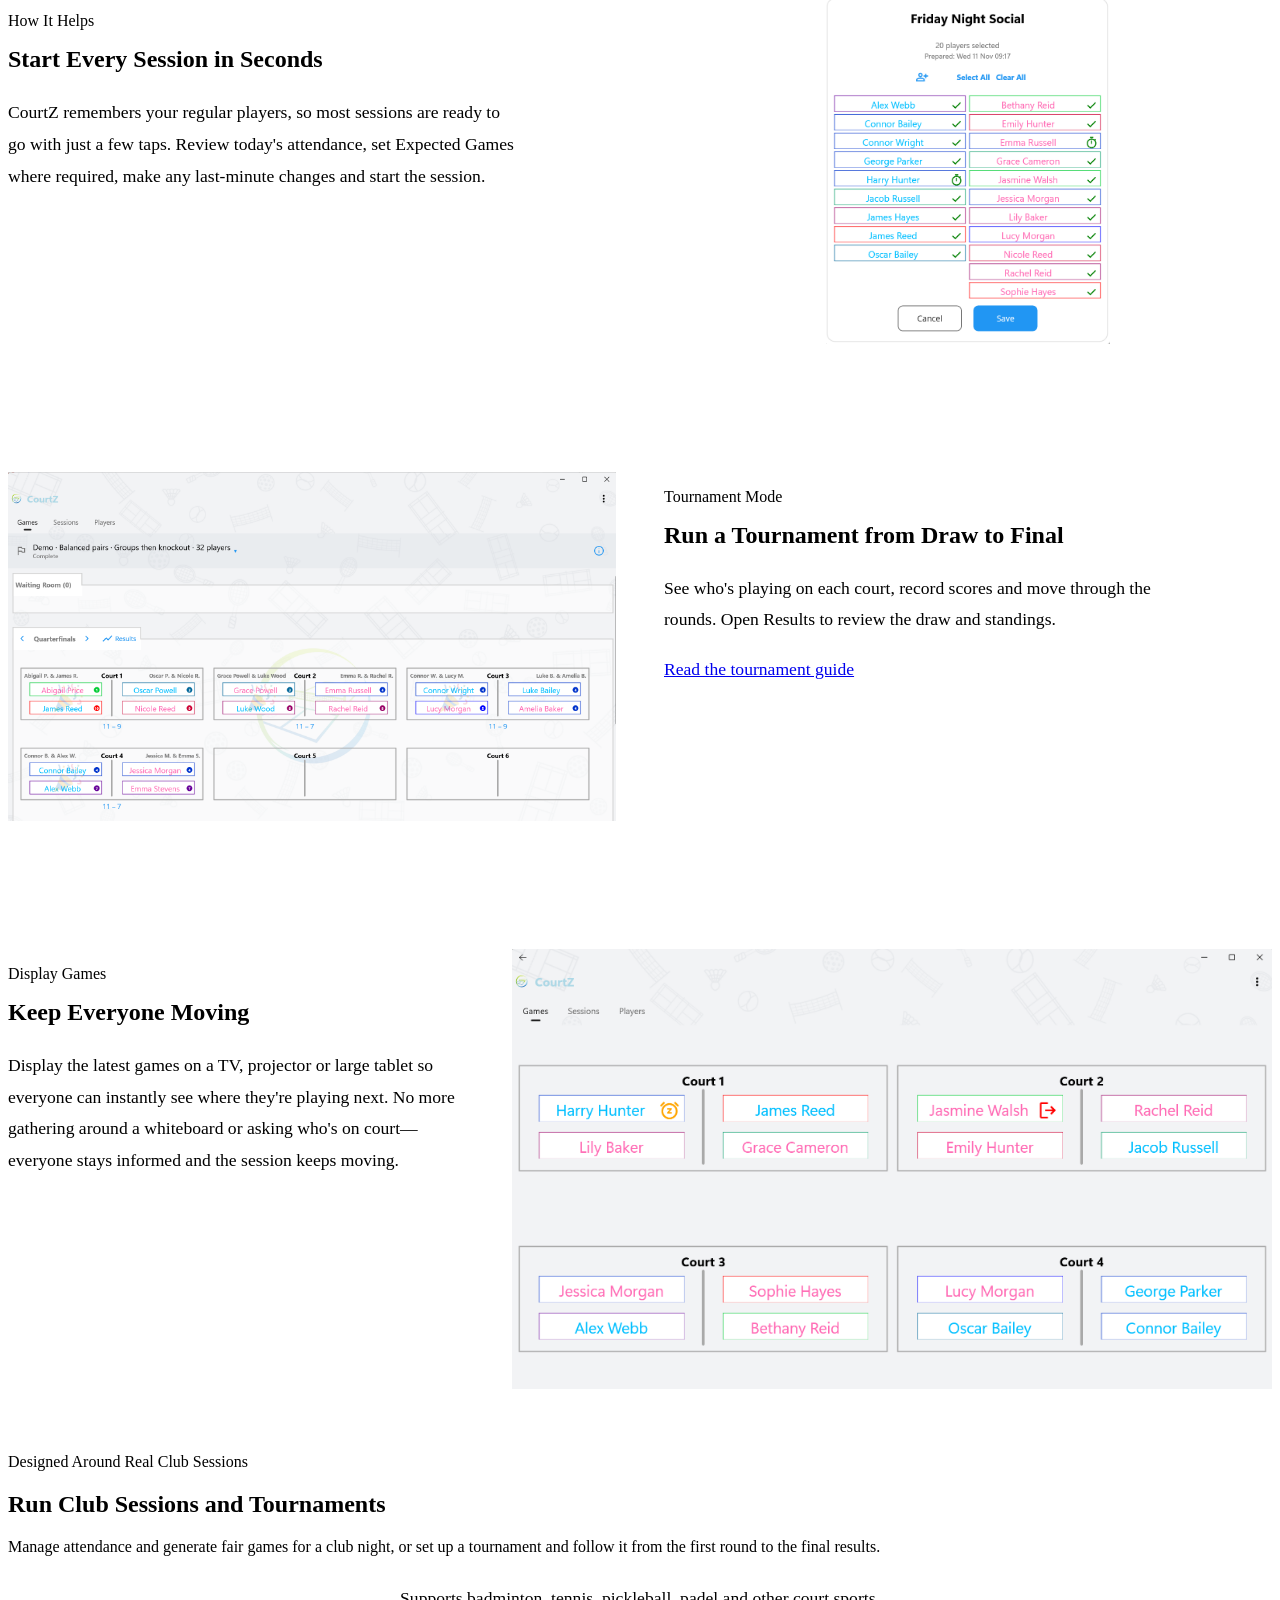
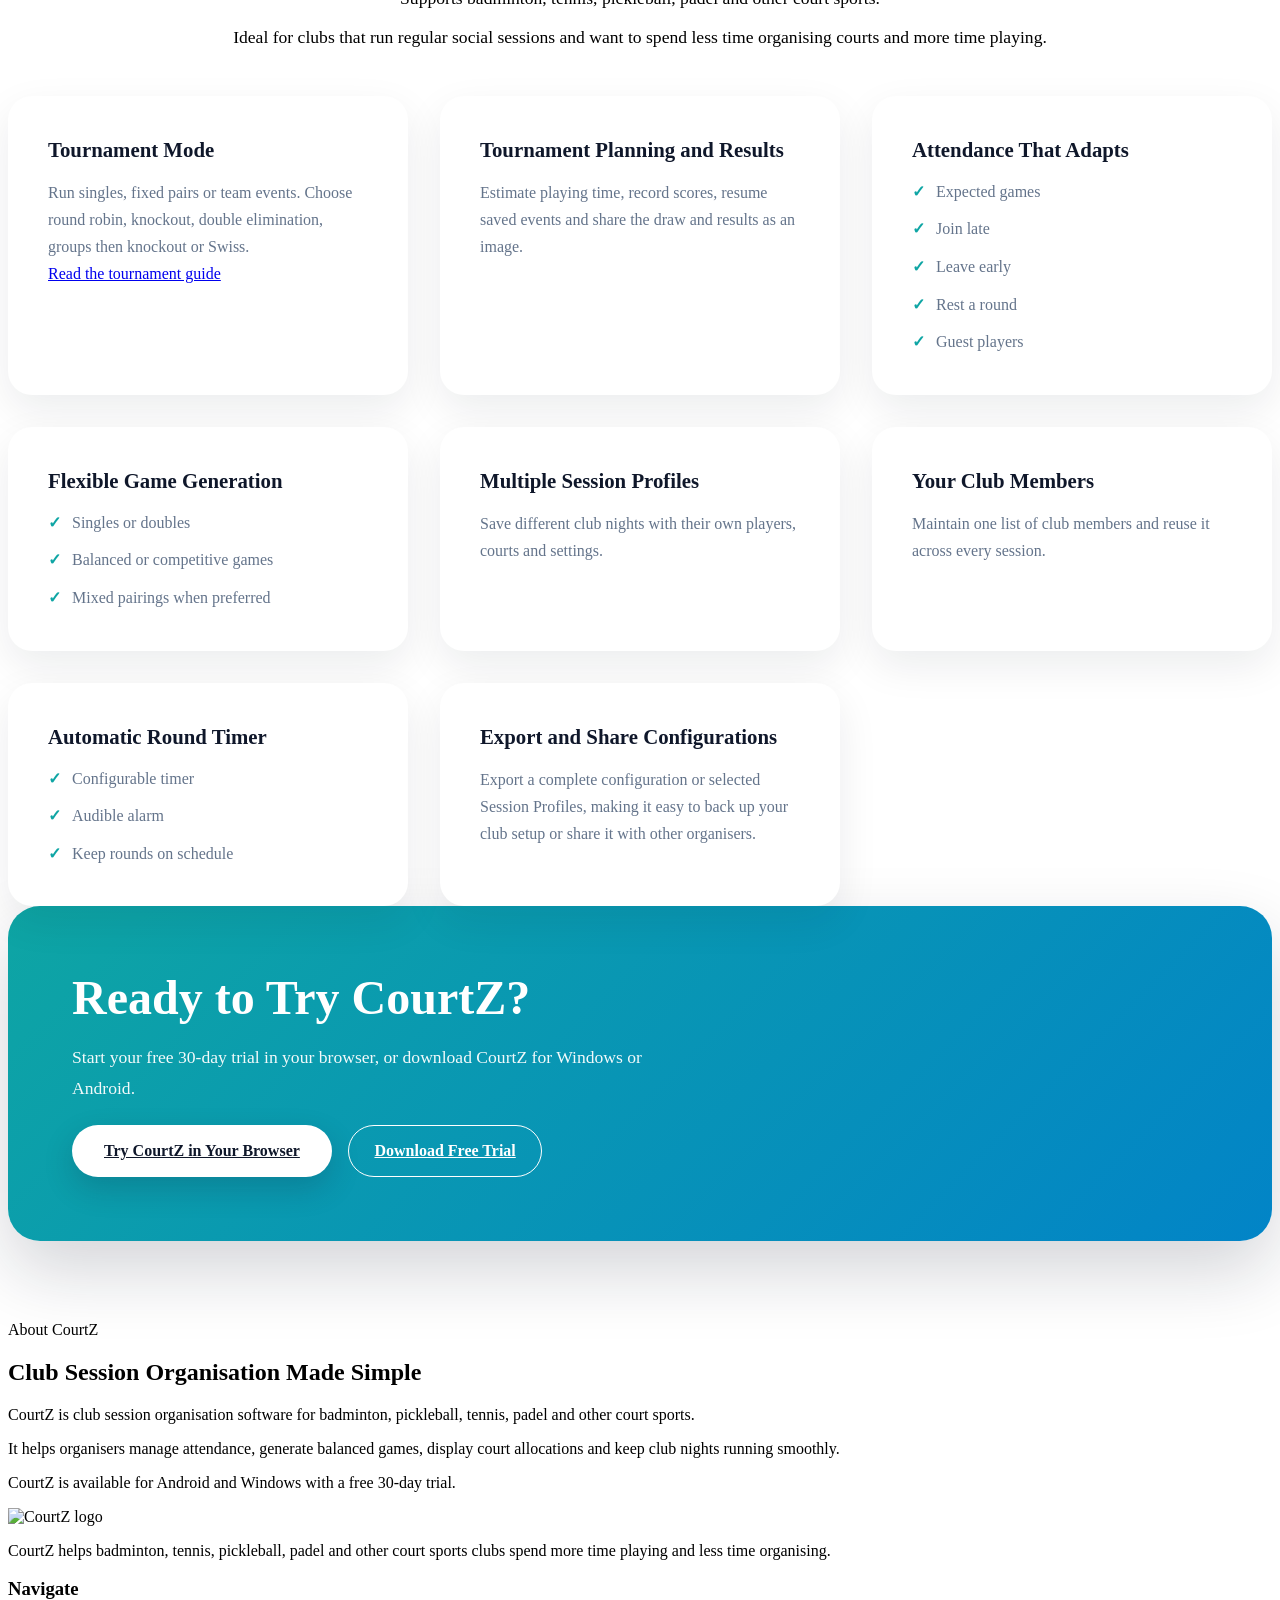
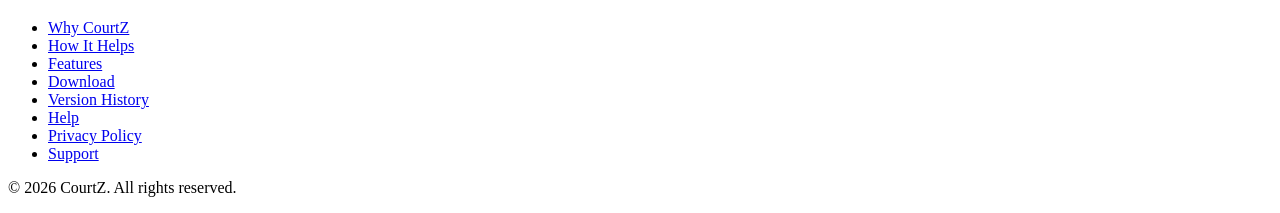
==== commit b0578209: "Add browser trial to homepage banner" ====
--- a/index.html
+++ b/index.html
@@ -538,13 +538,18 @@
                         </h2>
 
                         <p>
-                            Download the preview and see how CourtZ can make your next
-                            club session easier to organise.
-                        </p>
-
-                        <a href="download.html" class="primary-button">
-                            Download Free Trial
-                        </a>
+                            Start your free 30-day trial in your browser, or download CourtZ
+                            for Windows or Android.
+                        </p>
+
+                        <div class="cta-actions">
+                            <a href="https://preview.courtzapp.co.uk/" class="primary-button">
+                                Try CourtZ in Your Browser
+                            </a>
+                            <a href="download.html" class="secondary-button">
+                                Download Free Trial
+                            </a>
+                        </div>
 
                     </div>
 
--- a/css/Cta.css
+++ b/css/Cta.css
@@ -0,0 +1,78 @@
+/* ==========================================================
+   CTA Banner
+   ========================================================== */
+
+.cta-banner{
+    padding:0 0 5rem;
+}
+
+.cta-panel{
+    background:linear-gradient(135deg,#0ea5a4,#0284c7);
+    color:#ffffff;
+    border-radius:32px;
+    padding:4rem;
+    display:flex;
+    justify-content:space-between;
+    align-items:center;
+    gap:3rem;
+    box-shadow:0 30px 70px rgba(15,23,42,.18);
+}
+
+.cta-panel h2{
+    margin:0 0 1rem;
+    font-size:clamp(2.25rem,4vw,3rem);
+    line-height:1.15;
+}
+
+.cta-panel p{
+    margin:0;
+    max-width:38rem;
+    font-size:1.1rem;
+    line-height:1.8;
+    opacity:.95;
+}
+
+.cta-actions{
+    display:flex;
+    flex-wrap:wrap;
+    gap:1rem;
+    margin-top:1.25rem;
+}
+
+.cta-panel .secondary-button{
+    color:#ffffff;
+    background:transparent;
+    border:1px solid #ffffff;
+    border-radius:999px;
+}
+
+.cta-panel .secondary-button:hover{
+    color:#0f172a;
+    background:#ffffff;
+}
+
+.cta-panel .primary-button{
+    background:#ffffff;
+    color:#0f172a;
+    padding:1rem 2rem;
+    border-radius:999px;
+    box-shadow:0 12px 30px rgba(15,23,42,.18);
+}
+
+.cta-panel .primary-button:hover{
+    background:#f8fafc;
+    transform:translateY(-2px);
+}
+
+@media (max-width:900px){
+
+    .cta-panel{
+        flex-direction:column;
+        text-align:center;
+    }
+
+    .cta-actions{
+        justify-content:center;
+    }
+
+}
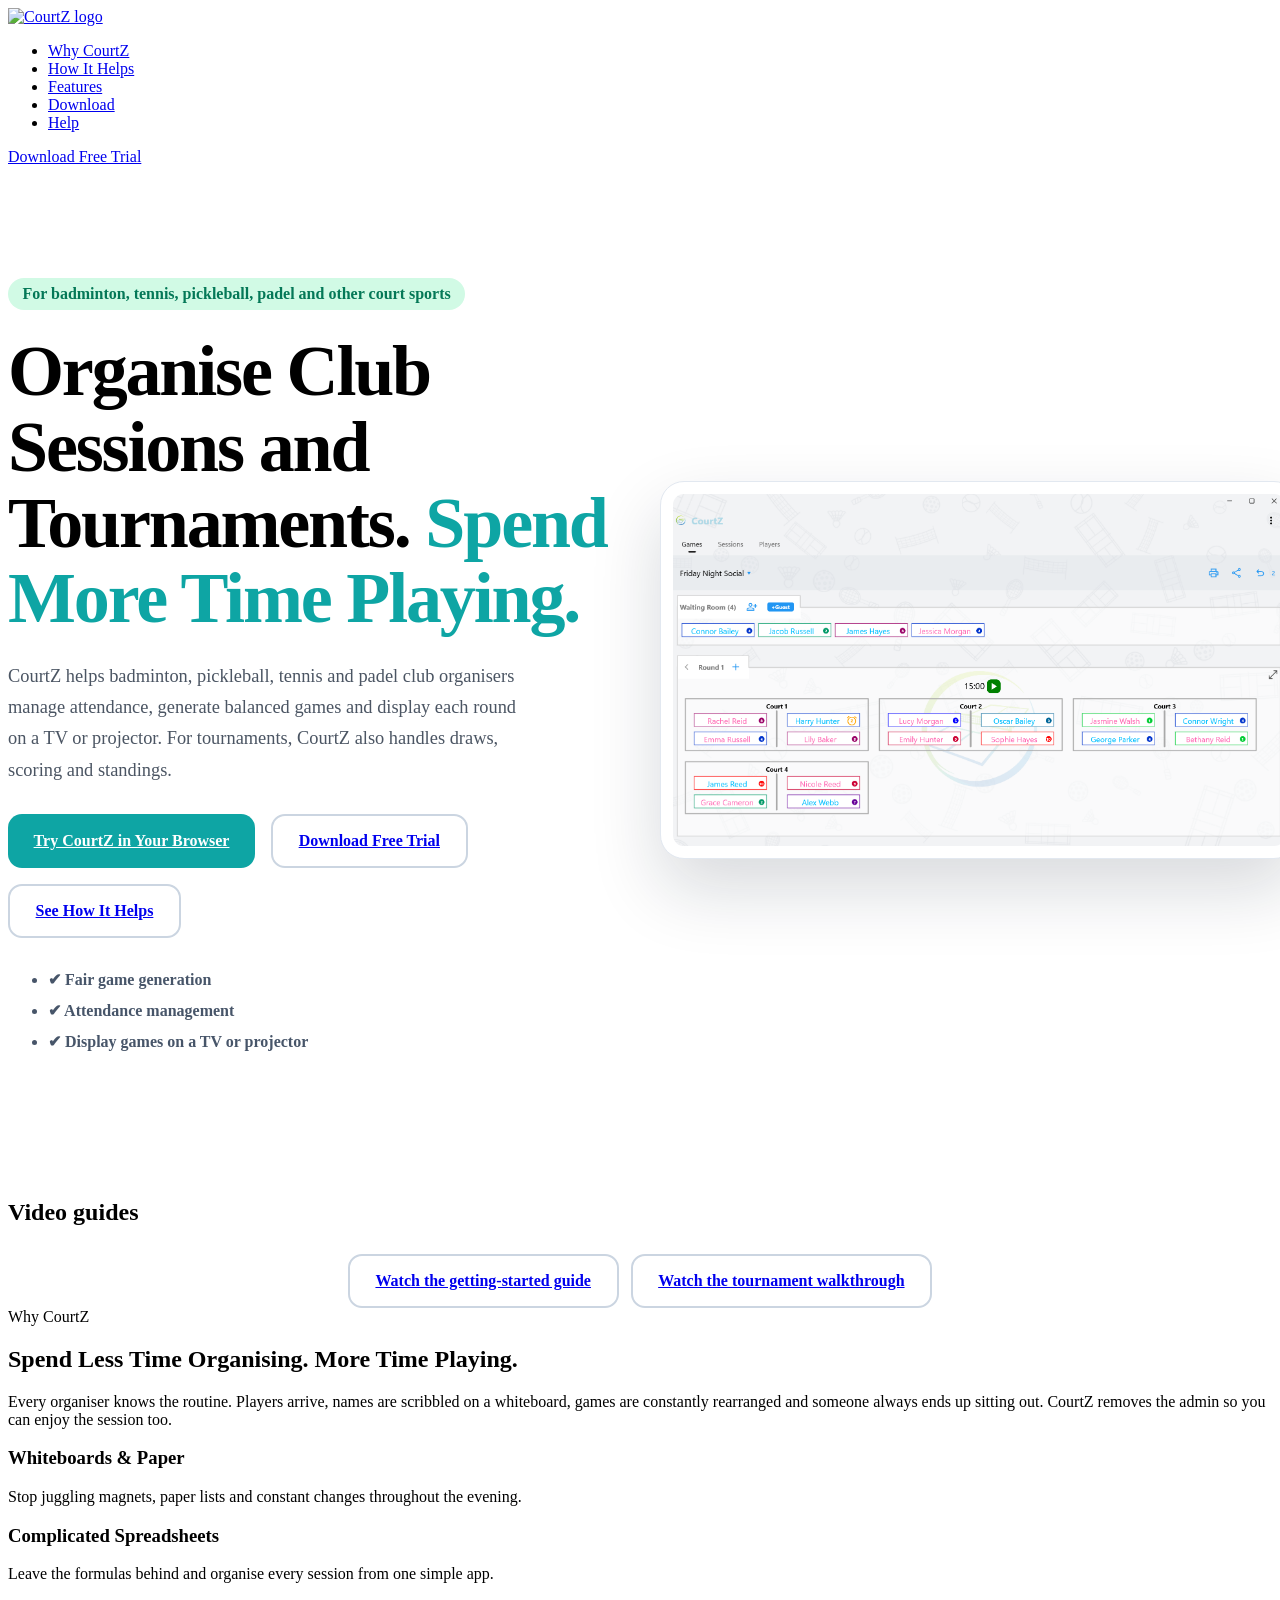
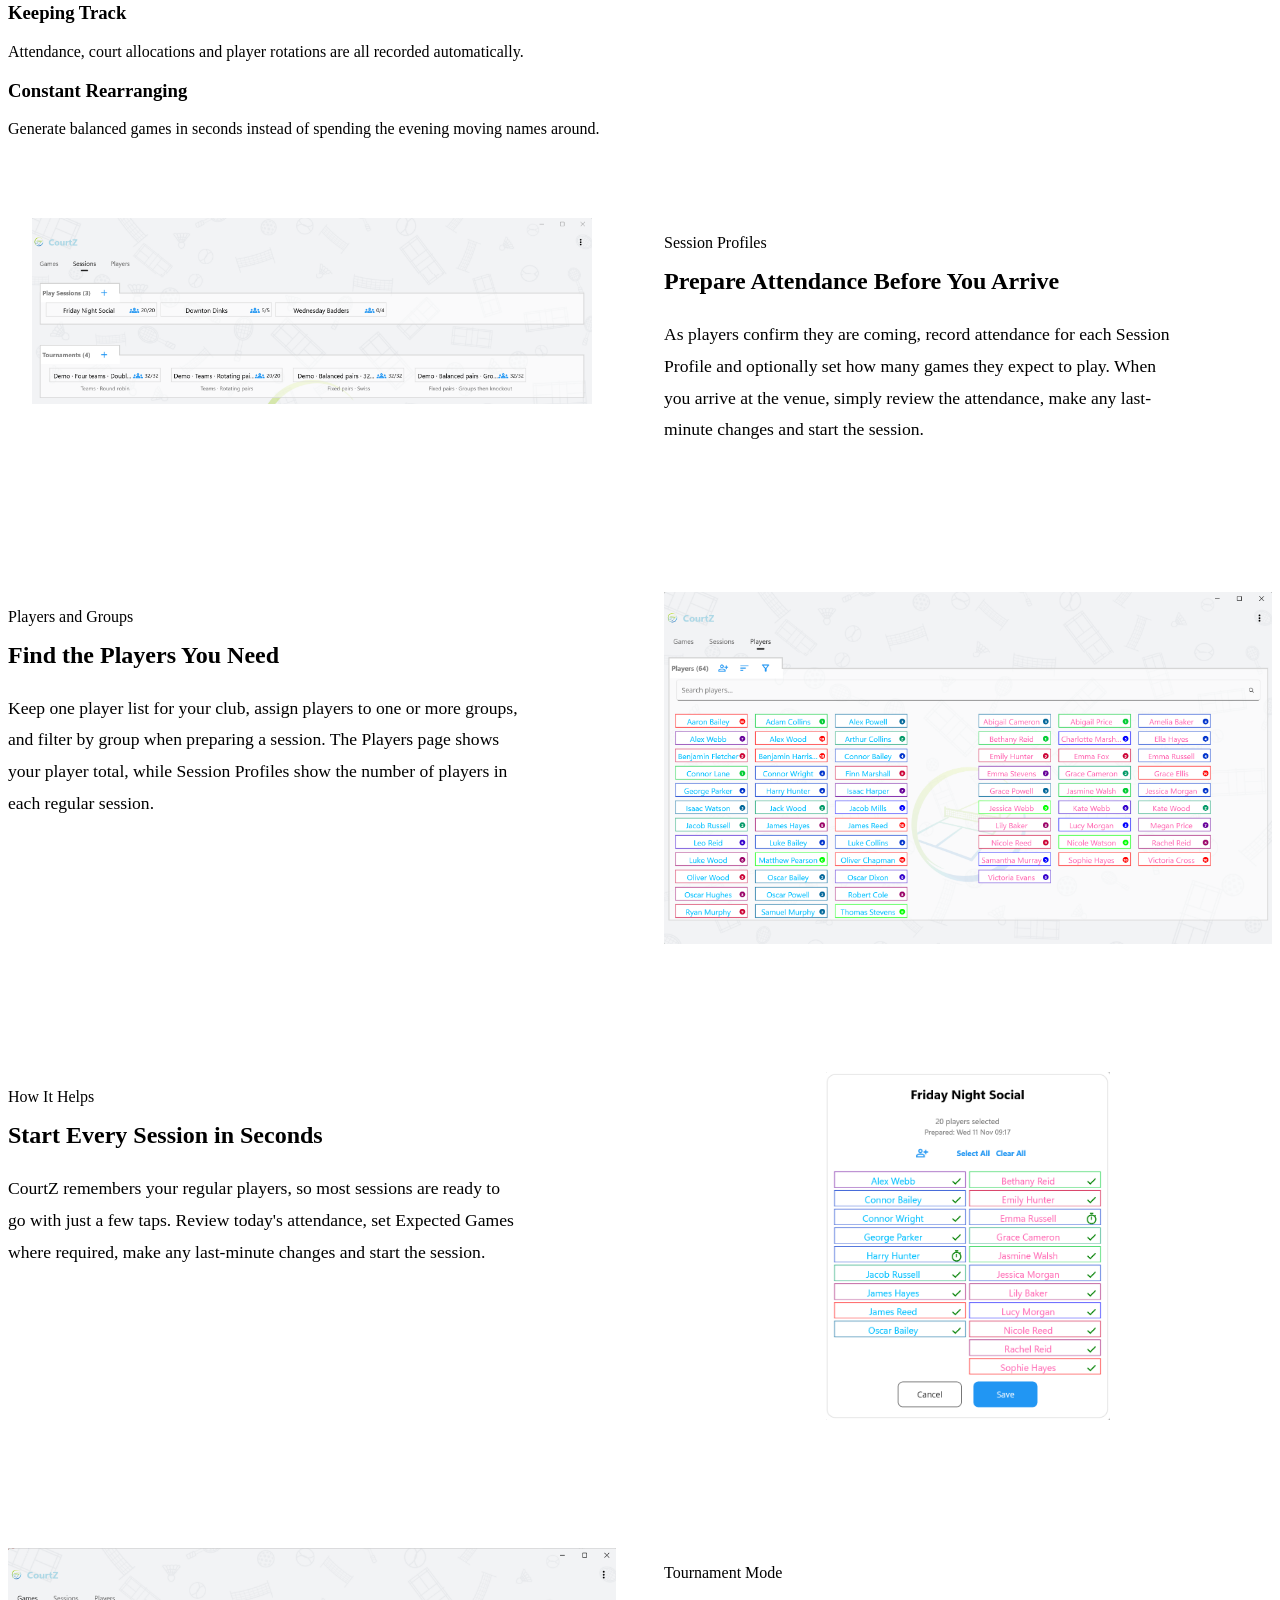
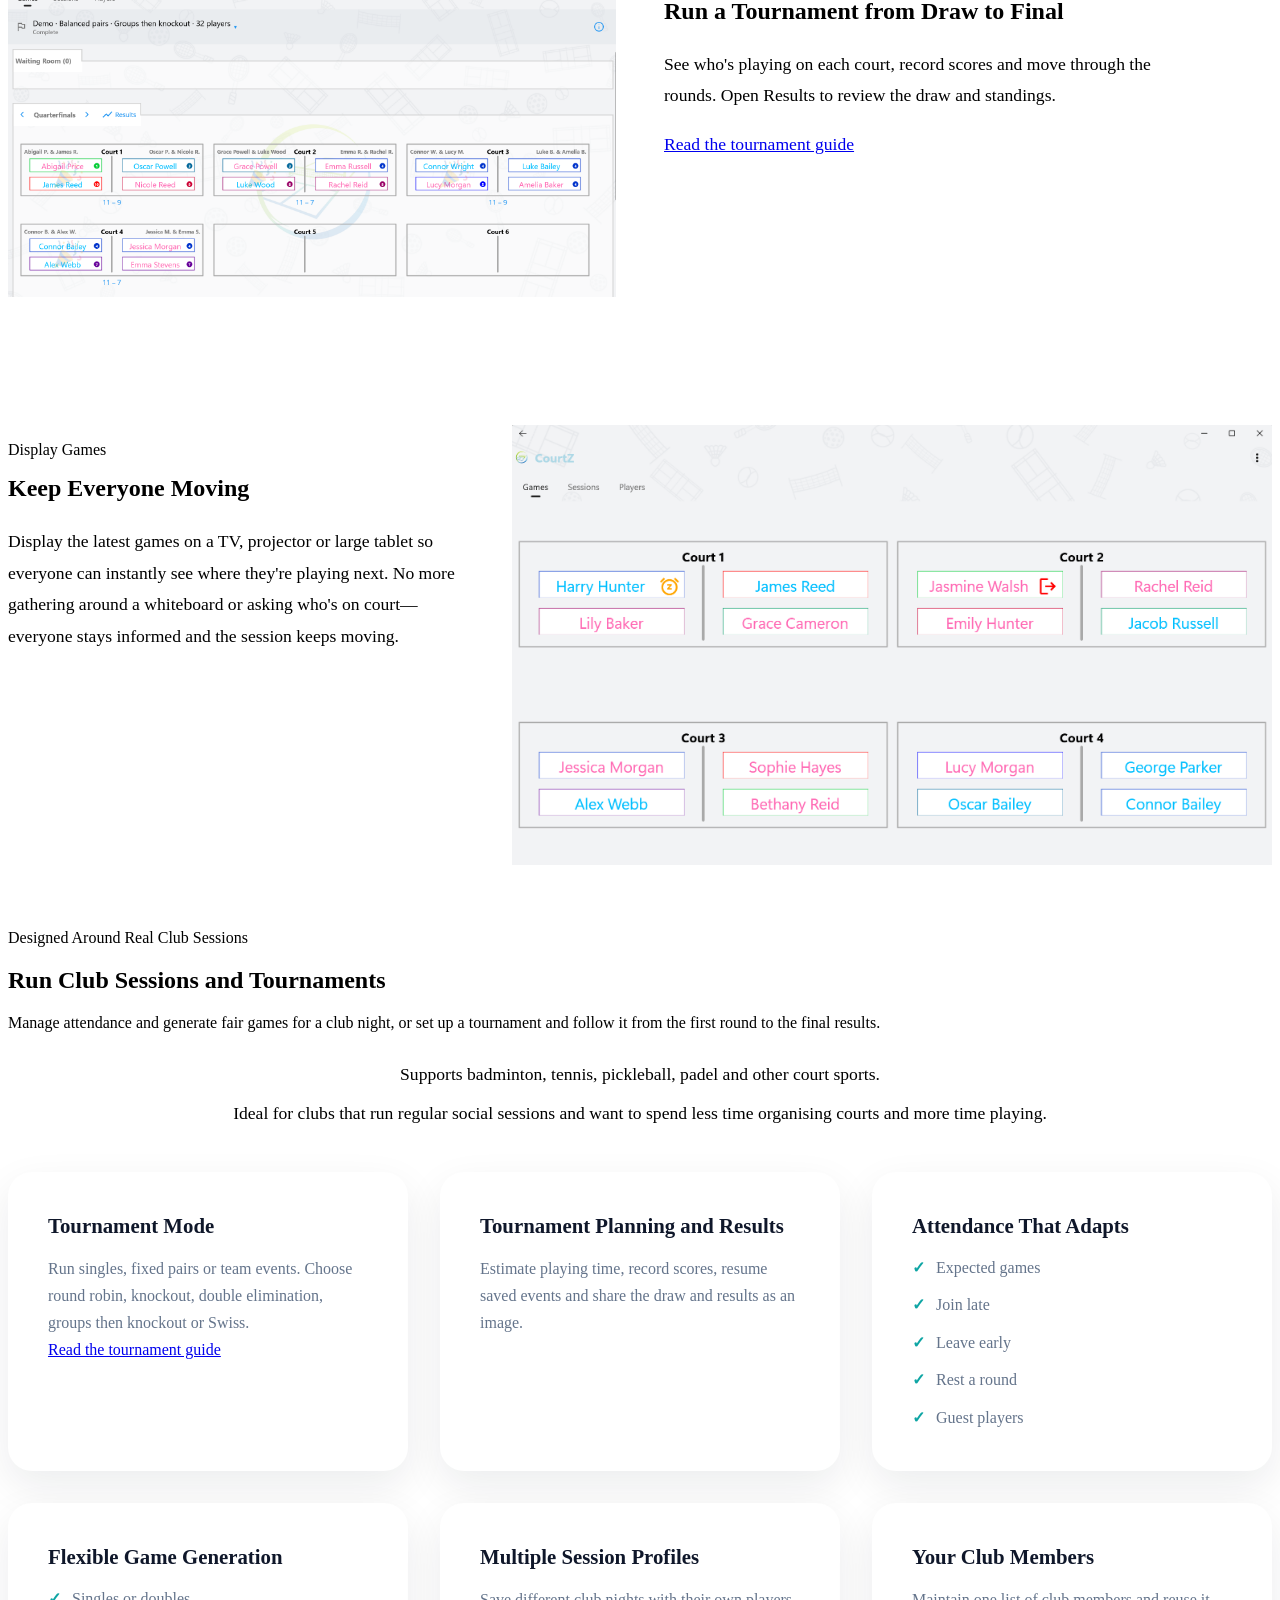
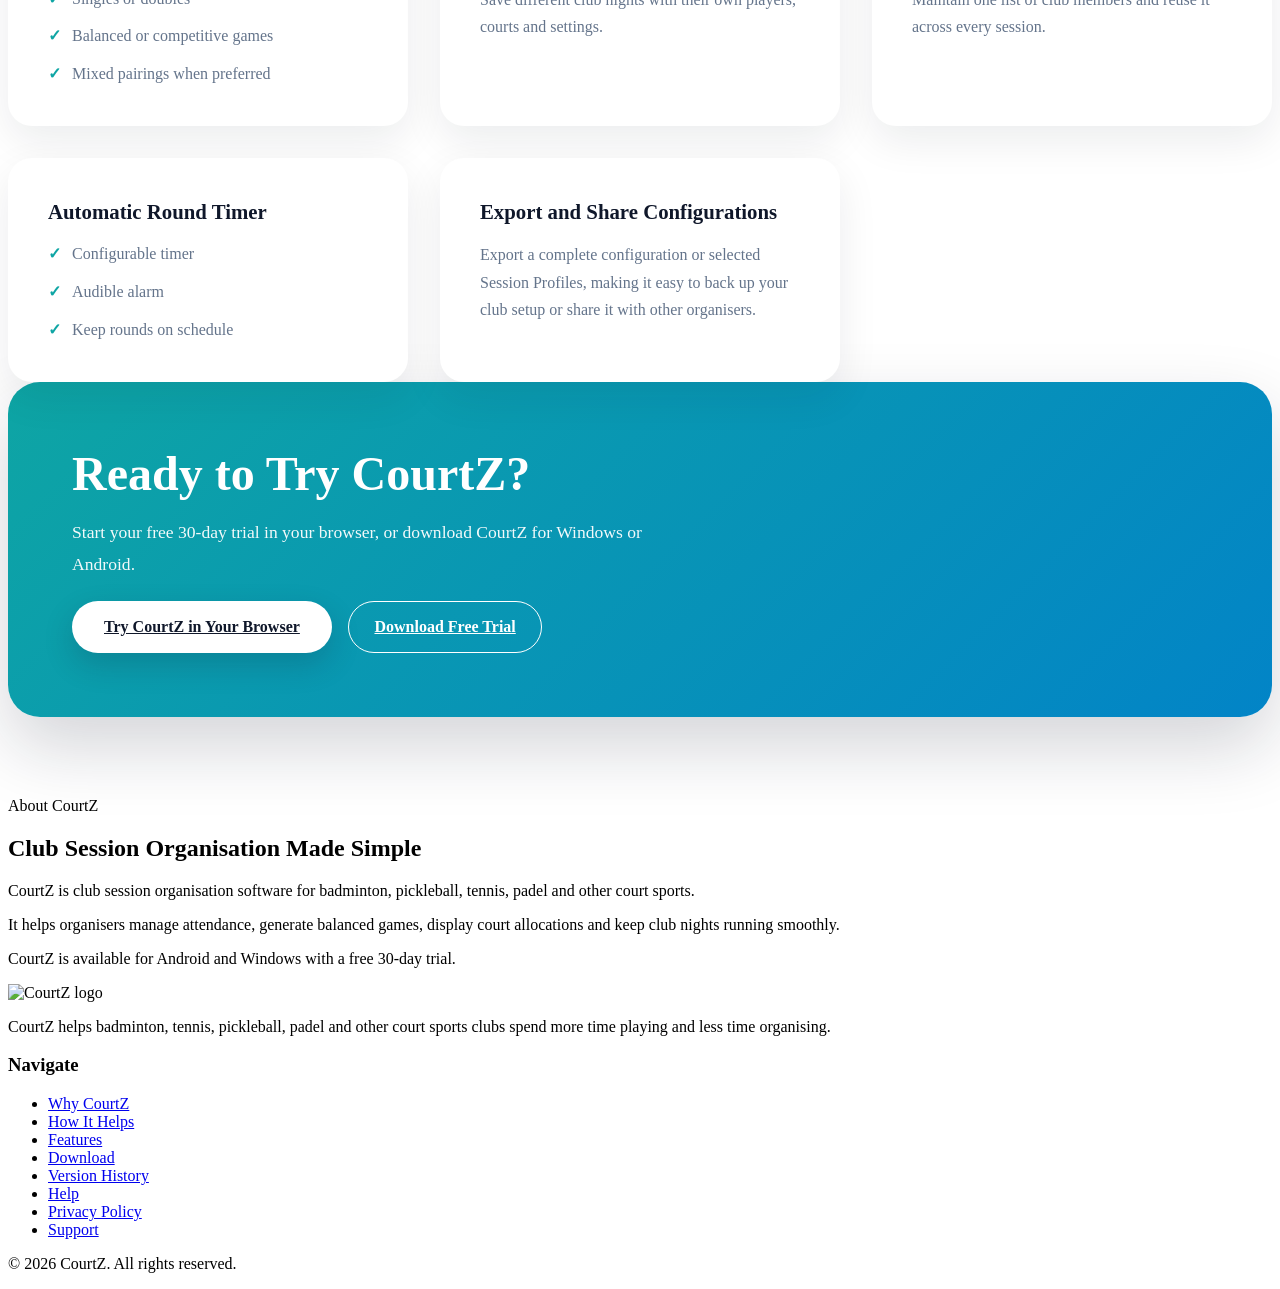
==== commit ad0fbfa6: "Link homepage video guides to YouTube" ====
--- a/index.html
+++ b/index.html
@@ -31,7 +31,7 @@
     <link rel="stylesheet" href="css/header.css">
     <link rel="stylesheet" href="css/hero.css">
     <link rel="stylesheet" href="css/Problems.css">
-    <link rel="stylesheet" href="css/Workflow.css?v=tutorial">
+    <link rel="stylesheet" href="css/Workflow.css?v=tutorials">
     <link rel="stylesheet" href="css/Features.css">
     <link rel="stylesheet" href="css/Cta.css">
     <link rel="stylesheet" href="css/Footer.css">
@@ -132,17 +132,17 @@
         <section id="tutorial" class="section tutorial" aria-labelledby="tutorial-heading">
             <div class="container">
                 <div class="section-heading">
-                    <h2 id="tutorial-heading">Getting started with CourtZ</h2>
-                    <p>Follow a four-court doubles session from setup to play. See how to prepare attendance and handle late arrivals, guests and player swaps.</p>
-                </div>
-
-                <video controls preload="none" playsinline width="1280" height="804"
-                       poster="videos/courtz-tutorial-poster.jpg" aria-labelledby="tutorial-heading">
-                    <source src="videos/courtz-getting-started.mp4" type="video/mp4">
-                    <track kind="captions" src="videos/courtz-getting-started.en.vtt"
-                           srclang="en" label="English">
-                    <a href="videos/courtz-getting-started.mp4">Download the CourtZ tutorial video</a>
-                </video>
+                    <h2 id="tutorial-heading">Video guides</h2>
+                </div>
+
+                <div class="tutorial-actions">
+                    <a class="secondary-button" href="https://www.youtube.com/watch?v=fF8jidUoCM4">
+                        Watch the getting-started guide
+                    </a>
+                    <a class="secondary-button" href="https://www.youtube.com/watch?v=K5XUHFW9iF0">
+                        Watch the tournament walkthrough
+                    </a>
+                </div>
             </div>
         </section>
 
--- a/css/Workflow.css
+++ b/css/Workflow.css
@@ -15,13 +15,12 @@
     margin-bottom: 1.75rem;
 }
 
-.tutorial video {
-    display: block;
-    width: min(100%, 860px);
-    height: auto;
-    margin-inline: auto;
-    border-radius: 12px;
-    background: #10263a;
+.tutorial-actions {
+    display: flex;
+    flex-wrap: wrap;
+    justify-content: center;
+    gap: 0.75rem;
+    text-align: center;
 }
 
 .workflow-layout {
